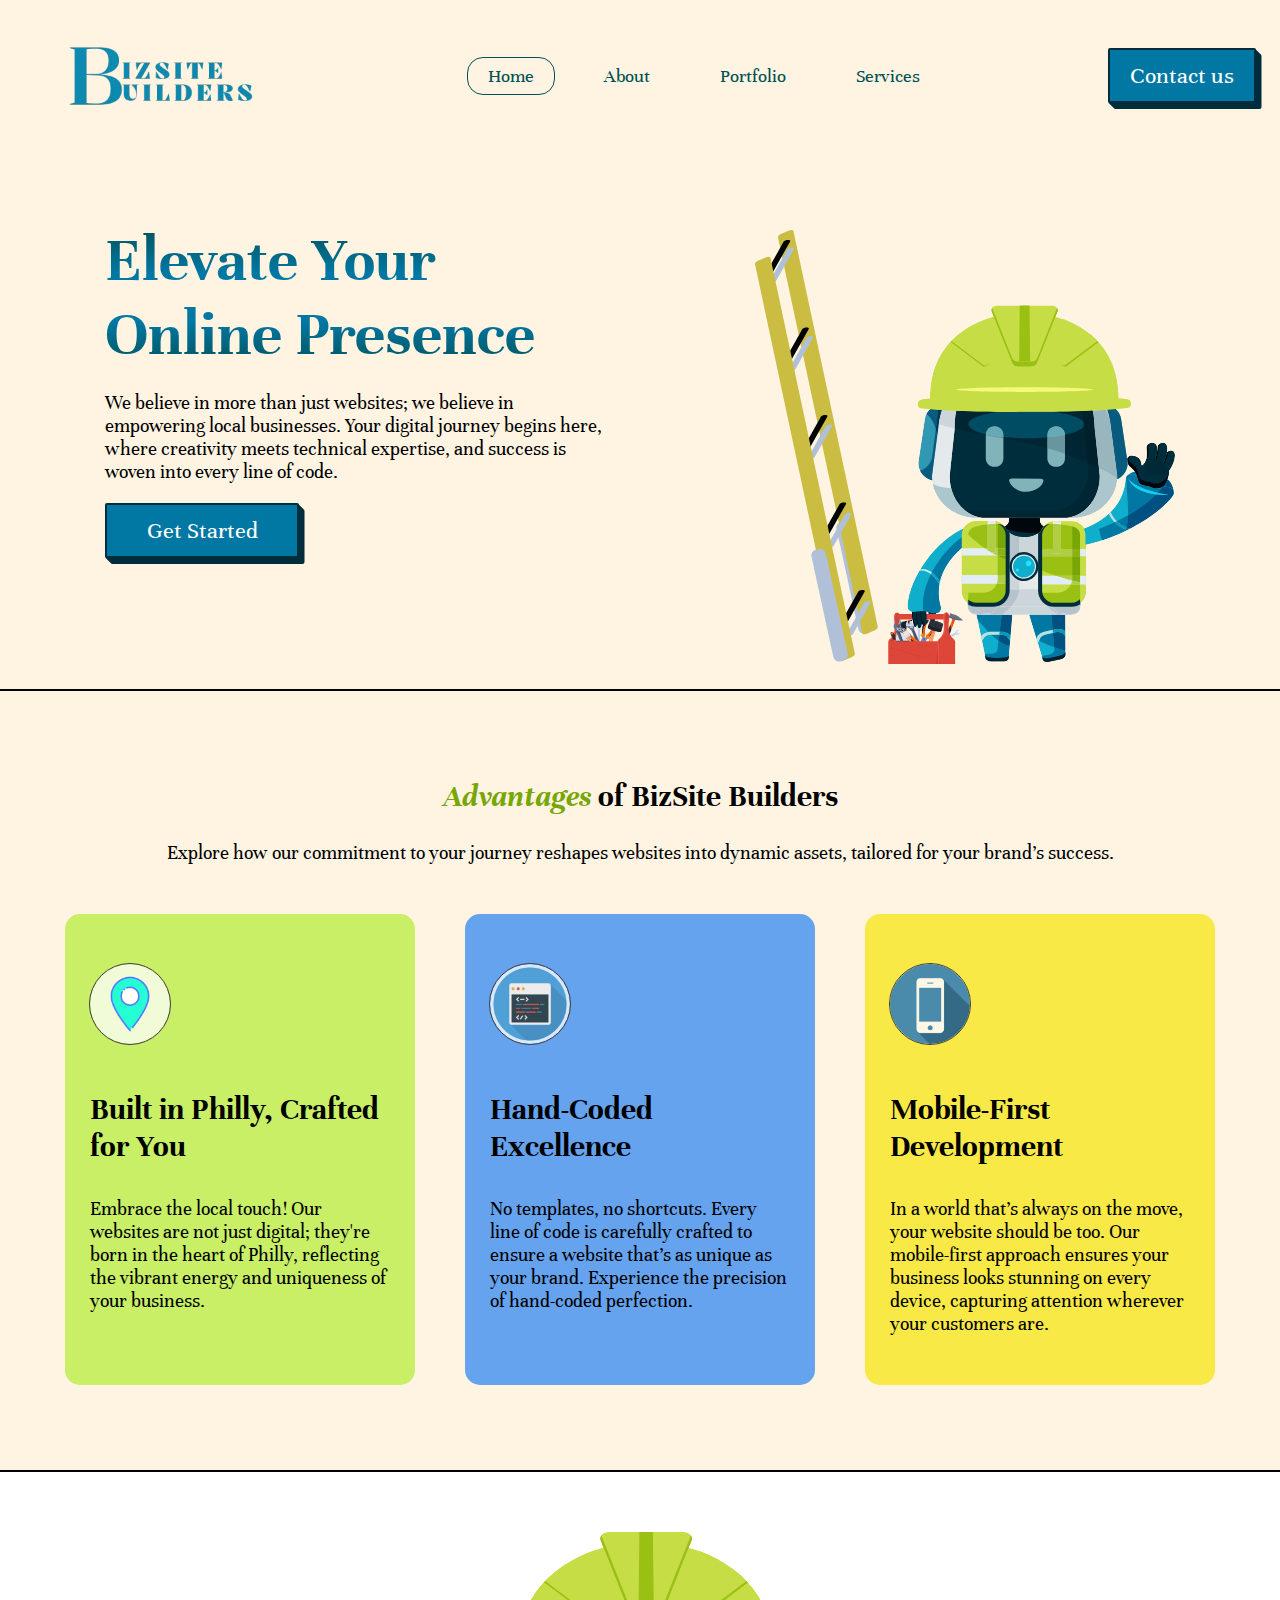
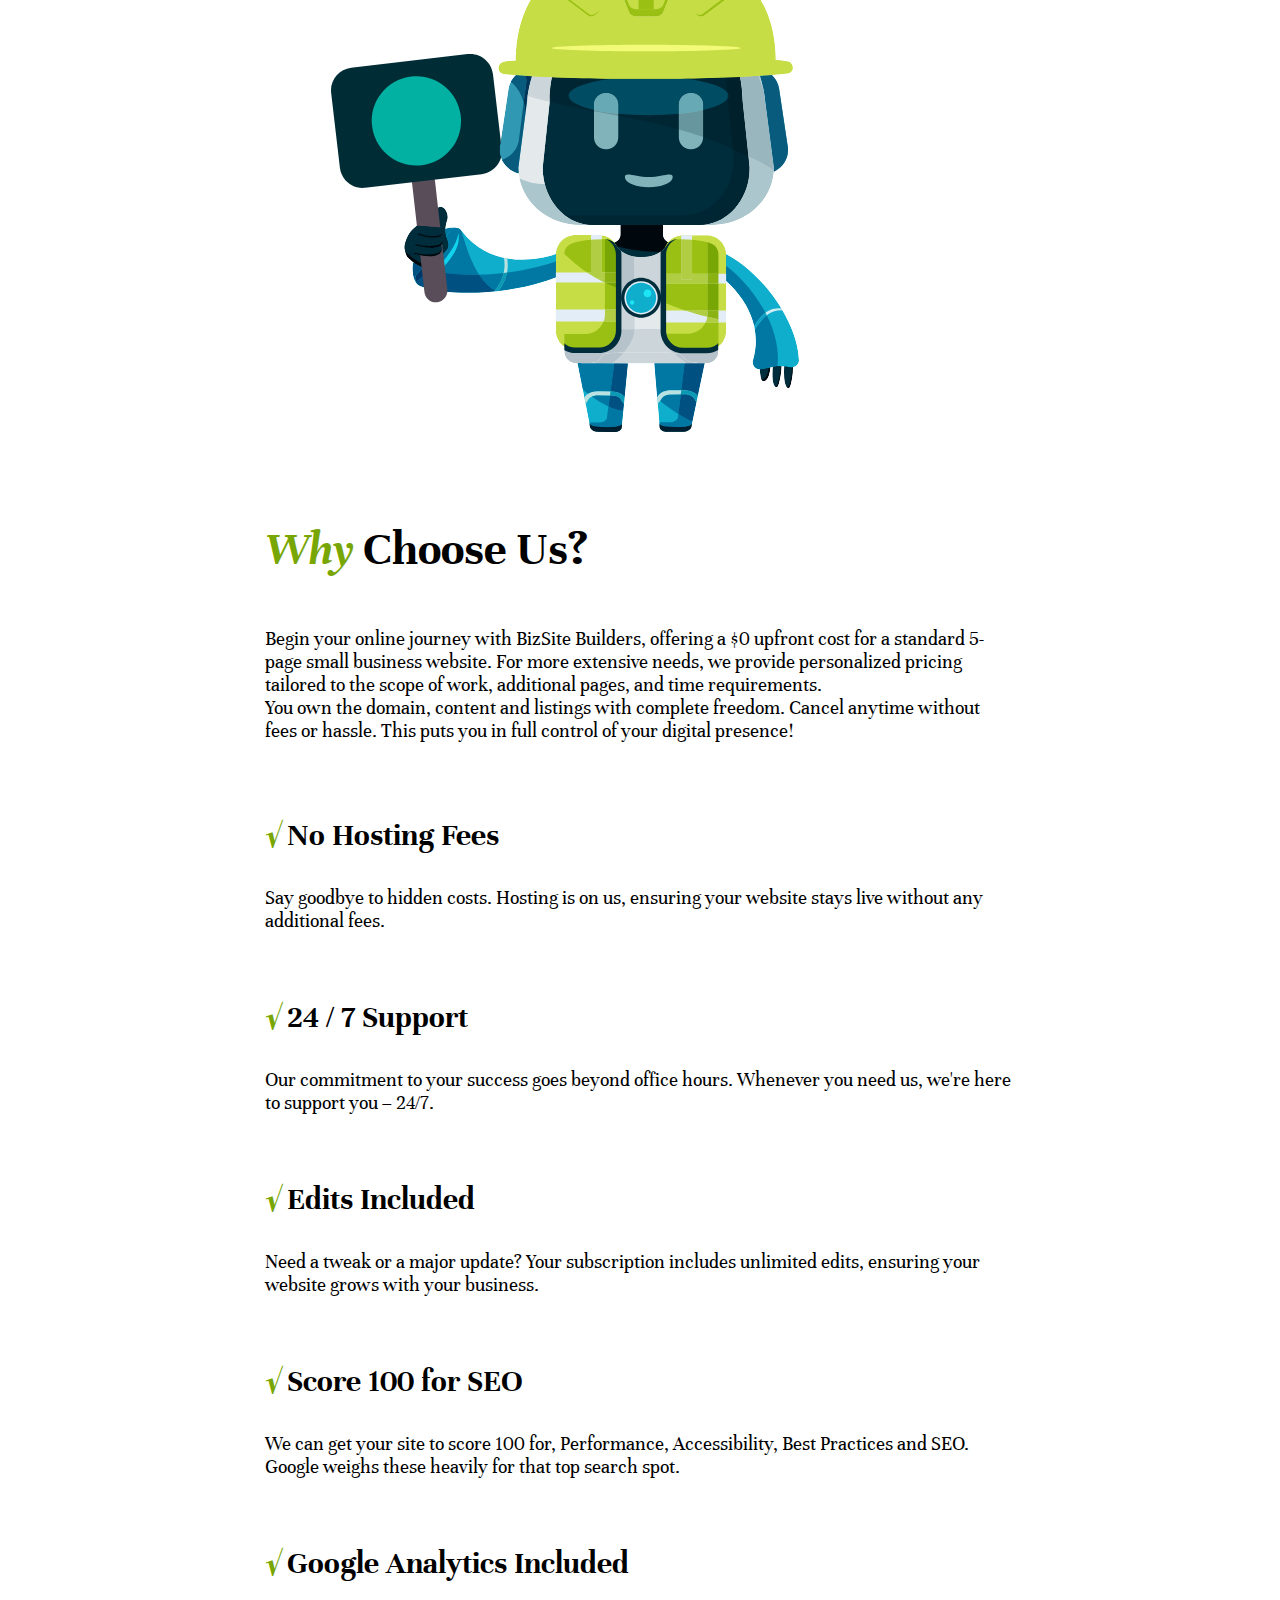
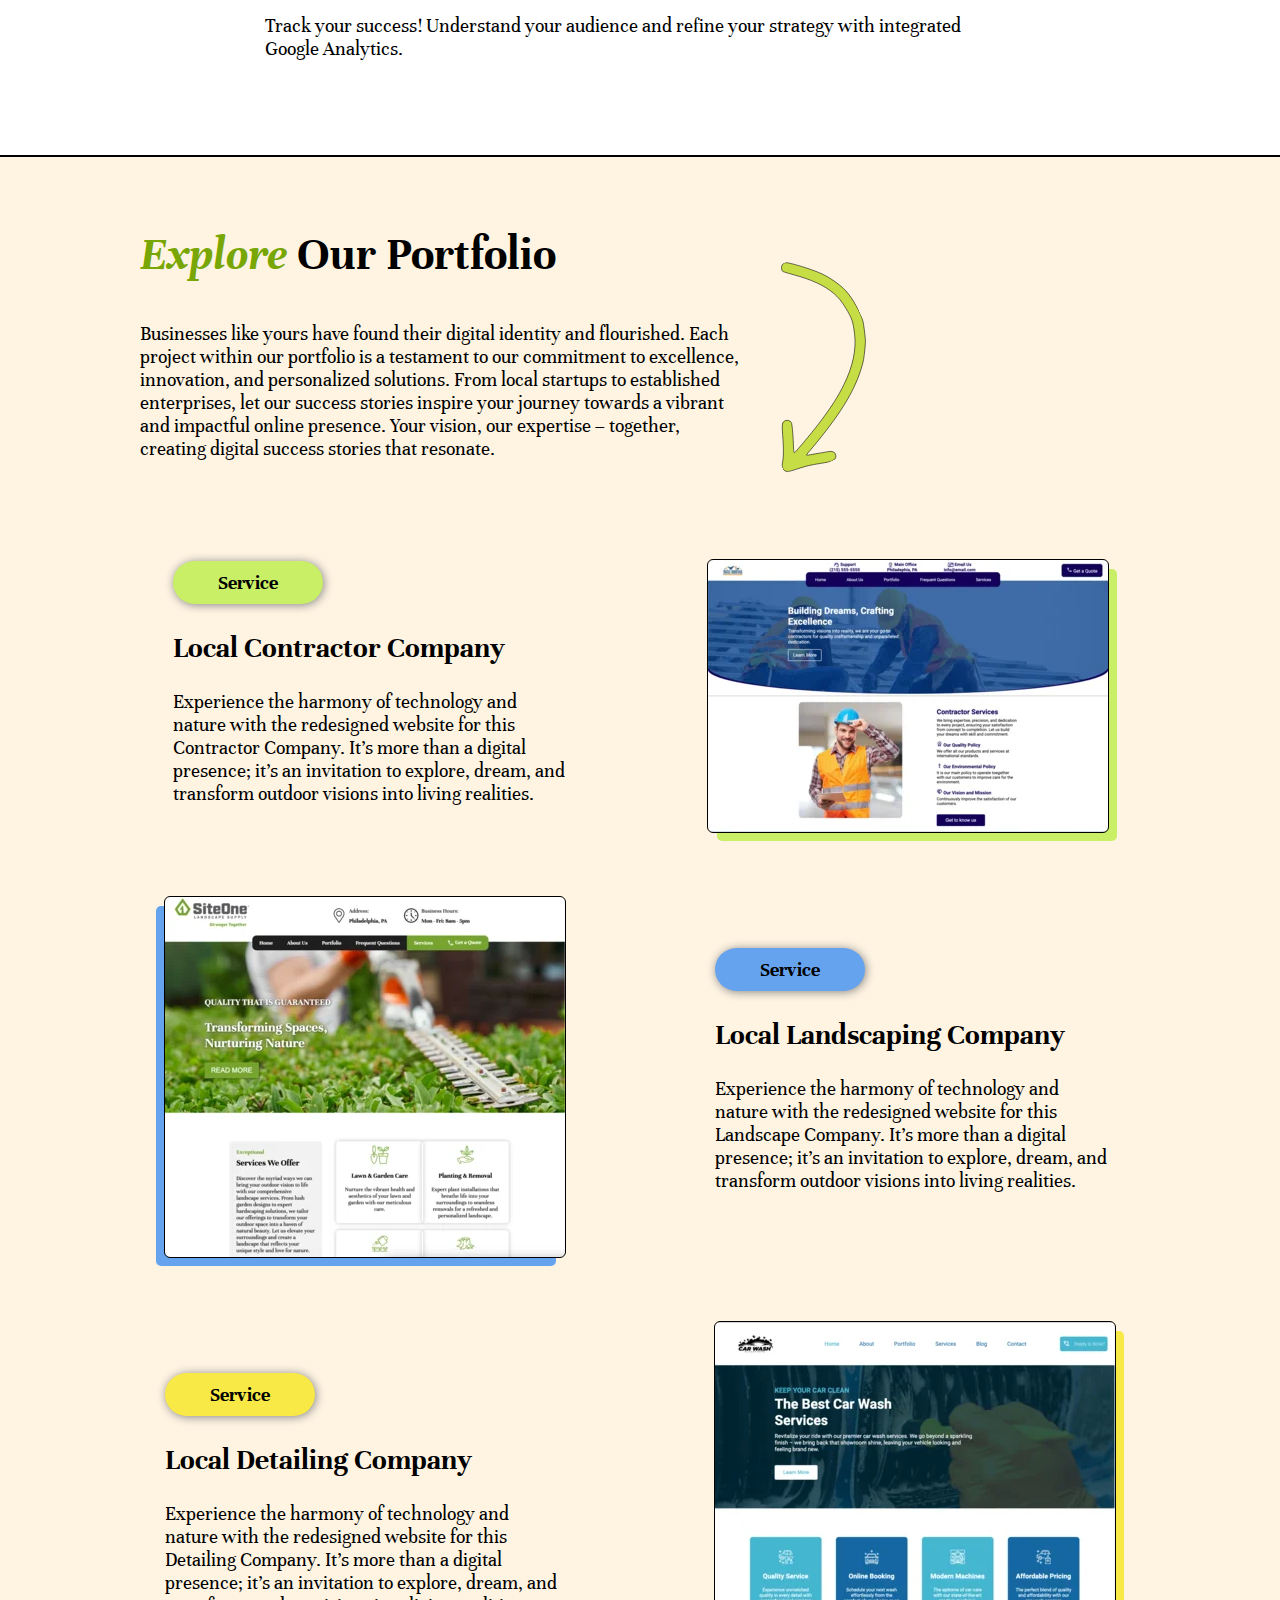
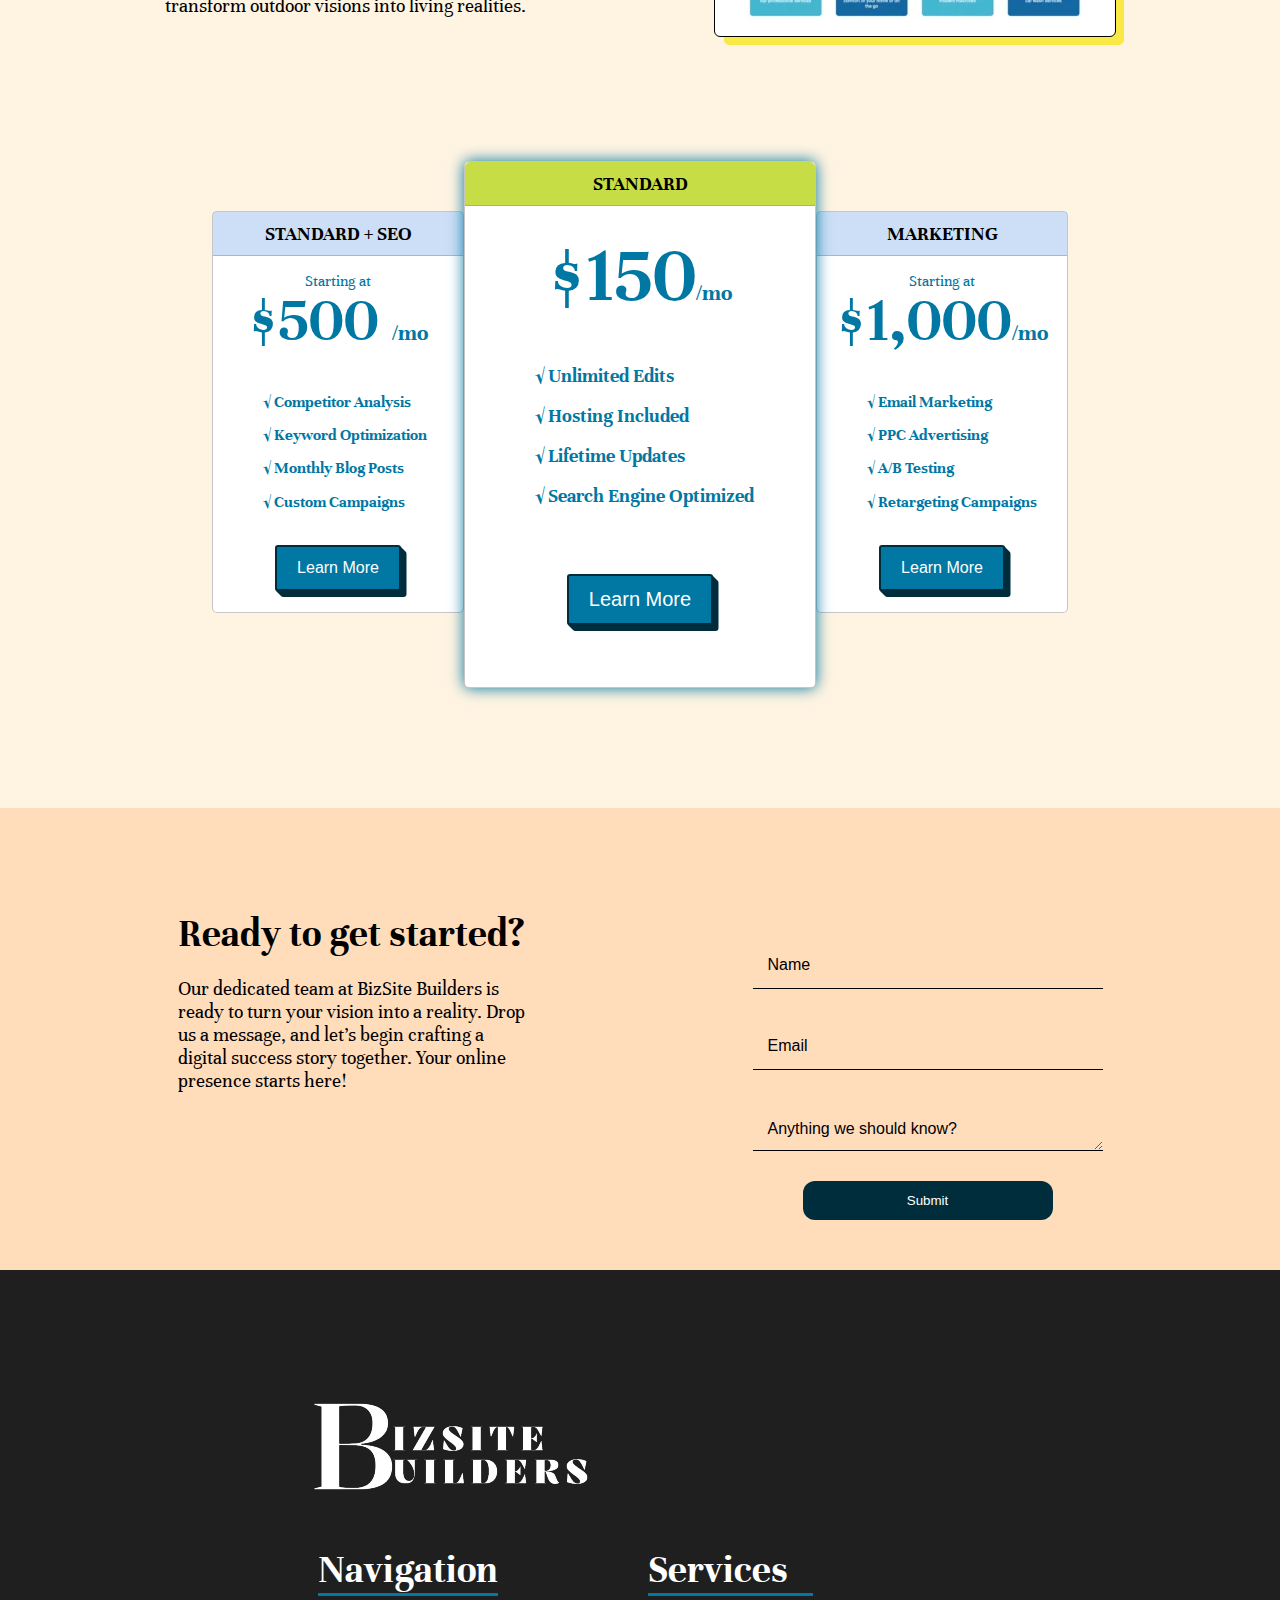
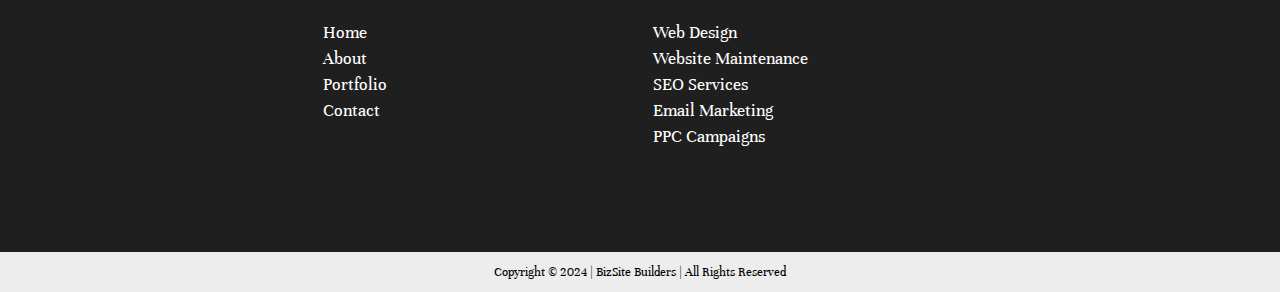
==== BizSite/index.html @ 2ccc6229 "updating SEO and accessibility" ====
<!DOCTYPE html>
<html lang="en">
<head>
    <meta charset="UTF-8">
    <meta http-equiv="X-UA-Compatible" content="IE=edge">
    <meta name="viewport" content="user-scalable=no, width=device-width, initial-scale=1.0, maximum-scale=1.0">
    <meta name="apple-mobile-web-app-capable" content="yes" />
    <meta name="robots" content="All">
    <meta name="description" content="Philly's local website builder. We specialize in local service websites, 100% hand-coded.">
    <link rel="stylesheet" href="styles/styles.css">
    <title>BizSite Builders</title>
    <link rel="preconnect" href="https://fonts.googleapis.com">
    <link rel="preconnect" href="https://fonts.gstatic.com" crossorigin>
    <link href="https://fonts.googleapis.com/css2?family=Kalnia:wght@100;200;300;400;500;600;700&display=swap" rel="stylesheet">
    <link href="https://fonts.googleapis.com/css2?family=Unna:ital,wght@0,400;0,700;1,400;1,700&display=swap" rel="stylesheet">
</head>
<body>
    <div class="wrapper">
        <header>
            <nav class="navbar">
                <a href="index.html" class="nav-branding"><img src="resources/images/logo.webp" alt="BizSite Logo"></a>

                <ul class="nav-menu">
                    <li class="nav-item">
                        <a href="index.html" class="nav-link active">Home</a>
                    </li>
                    <li class="nav-item">
                        <a href="about.html" class="nav-link">About</a>
                    </li>
                    <li class="nav-item">
                        <a href="index.html#portfolio" class="nav-link">Portfolio</a>
                    </li>
                    <li class="nav-item">
                        <a href="services.html" class="nav-link">Services</a>
                    </li>
                </ul>

                <a href="contact.html" class="button-1" type="contact-button">Contact us</a>
                <div class="hamburger">
                    <span class="bar"></span>
                    <span class="bar"></span>
                    <span class="bar"></span>
                </div>

            </nav>
        </header>
        <section class="hero">
        <div class="hero-text">
            
            <h1>
                Elevate Your Online Presence
            </h1>
            <p>
                We believe in more than just websites; we believe in empowering local businesses.
                 Your digital journey begins here, where creativity meets technical expertise,
                  and success is woven into every line of code.
            </p>
            <a href="contact.html" class="button-2">Get Started</a>
        </div>
        <div class="hero-img">
            <img src="resources/character/pose-1.svg" alt="BizSite Builders Character Posing" width="420px">
        </div>
        </section>
        <section class="key-features">
        <div class="feature-text">
            <h2><span class="focus">Advantages</span> of BizSite Builders</h2>
            <p>
                Explore how our commitment to your journey reshapes websites into dynamic assets, tailored for your brand's success.
            </p>
        </div>
        </section>
        <section class="feature-container">
        <div class="feature-cards">
            <div class="card">
                <img src="resources/images/local.webp" alt="map pin">
                <h3>
                    Built in Philly, Crafted for You
                </h3>
                <p>Embrace the local touch! Our websites are not just digital; they're born in the heart of Philly, reflecting the vibrant energy and uniqueness of your business.</p>
            </div>
            <div class="card">
                <img src="resources/images/code.webp" alt="icon showing code in browser">
                <h3>
                    Hand-Coded Excellence
                </h3>
                <p>
                    No templates, no shortcuts. Every line of code is carefully crafted to ensure a website that's as unique as your brand. Experience the precision of hand-coded perfection.
                </p>
            </div>
            <div class="card">
                <img src="resources/images/phone.webp" alt="smartphone icon">
                <h3>
                    Mobile-First Development
                </h3>
                <p>
                    In a world that's always on the move, your website should be too. Our mobile-first approach ensures your business looks stunning on every device, capturing attention wherever your customers are.
                </p>
            </div>
        </div>
        </section>
        <section class="why">
        <div class="why-wrap">
            <img src="resources/character/green-light.svg" alt="BizSite Builders posing with Green Light sign">
            <div class="why-text">
                <h2>
                    <span class="focus">Why</span> Choose Us?
                </h2>
                <p>
                    Begin your online journey with BizSite Builders, offering a $0 upfront cost for a standard 5-page small business website. For more extensive needs, we provide personalized pricing tailored to the scope of work, additional pages, and time requirements. </br>
                    You own the domain, content and listings with complete freedom. Cancel anytime without fees or hassle. This puts you in full control of your digital presence!
                </p>
            </br>
                <div class="why-reason">
                    <h3>
                        <span class="focus">√</span>   No Hosting Fees
                    </h3>
                    <p>
                        Say goodbye to hidden costs. Hosting is on us, ensuring your website stays live without any additional fees.
                    </p>
                </div>
                <div class="why-reason">
                    <h3>
                        <span class="focus">√</span>   24 / 7 Support
                    </h3>
                    <p>
                        Our commitment to your success goes beyond office hours. Whenever you need us, we're here to support you – 24/7.
                    </p>
                </div>
                
                <div class="why-reason">
                    <h3>
                        <span class="focus">√</span>   Edits Included
                    </h3>
                    <p>
                        Need a tweak or a major update? Your subscription includes unlimited edits, ensuring your website grows with your business.
                    </p>
                </div>
                <div class="why-reason">
                    <h3><span class="focus">√</span>   Score 100 for SEO</h3>
                    <p>
                        We can get your site to score 100 for, Performance, Accessibility, Best Practices and SEO. Google weighs these heavily for that top search spot.
                    </p>
                </div>
                <div class="why-reason">
                    <h3>
                        <span class="focus">√</span>   Google Analytics Included
                    </h3>
                    <p>
                        Track your success! Understand your audience and refine your strategy with integrated Google Analytics.
                    </p>
                </div>
            </div>
        </div>
        </section>
        <section class="portfolio" id="portfolio">
        <div class="port-intro">
            <h2><span class="focus">Explore</span> Our Portfolio</h2>
            <p>
                Businesses like yours have found their digital identity and flourished. 
                Each project within our portfolio is a testament to our commitment to excellence, innovation, and personalized solutions. 
                From local startups to established enterprises, let our success stories inspire your journey towards a vibrant and impactful online presence. 
                Your vision, our expertise – together, creating digital success stories that resonate.
            </p>
        </div>
        <div class="arrow">
            <img src="resources/SVG/path1683.svg" alt="arrow pointing down">
        </div>
        <div class="port-site">
            <a href="contractor-site.html">
                <div class="site-desc">
                    <h4 class="first">
                        Service
                    </h4>
                    <h2>
                        Local Contractor Company
                    </h2>
                    <p>
                        Experience the harmony of technology and nature with the redesigned website for this Contractor Company. It's more than a digital presence; it's an invitation to explore, dream, and transform outdoor visions into living realities.
                    </p>
                </div>
            </a>
            <a href="contractor-site.html">
                <div class="site-img first-img">
                    <img src="resources/images/contractor-site.webp" alt="local contractor site example">
                </div>
            </a>
        </div>
        <div class="port-site mid">
            <a href="landscape.html">
                <div class="site-img-mid">
                    <img src="resources/images/landscape-site.webp" alt="local landscaper site example">
                </div>
            </a>
            <a href="landscape.html">
                <div class="site-desc-mid">
                    <h4>
                        Service
                    </h4>
                    <h2>
                        Local Landscaping Company
                    </h2>
                    <p>
                        Experience the harmony of technology and nature with the redesigned website for this Landscape Company. It's more than a digital presence; it's an invitation to explore, dream, and transform outdoor visions into living realities.
                    </p>
                </div>
            </a>
            
        </div>
        <div class="port-site">
            <a href="detail-site.html">
                <div class="site-desc">
                    <h4 class="third">
                        Service
                    </h4>
                    <h2>
                        Local Detailing Company
                    </h2>
                    <p>
                        Experience the harmony of technology and nature with the redesigned website for this Detailing Company. It's more than a digital presence; it's an invitation to explore, dream, and transform outdoor visions into living realities.
                    </p>
                </div>
            </a>
            <a href="detail-site.html">
                <div class="site-img third-img">
                    <img src="resources/images/car-wash-site.webp" alt="local detailer site example">
                </div>
            </a>
        </div>
        </section>
        <section class="pricing">
            <div class="price-card">
                <h4>
                    STANDARD + SEO
                </h4>
                <p>Starting at</p>
                <H3>
                    <span class="price-focus">
                        $500
                    </span>
                /mo
                </H3>
                <h5>
                    √ Competitor Analysis</br>
                    √ Keyword Optimization</br>
                    √ Monthly Blog Posts</br>
                    √ Custom Campaigns
                    
                </h5>
                <button>
                    Learn More
                </button>
            </div>
            <div class="price-card">
                <h4>
                    STANDARD
                </h4>
                <h3>
                    <span class="price-focus-main">$150</span>/mo
                </h3>
                <h5>
                    √ Unlimited Edits</br>
                    √ Hosting Included</br>
                    √ Lifetime Updates</br>
                    √ Search Engine Optimized</br>
                </h5>
                <button>
                    Learn More
                </button>
            </div>
            <div class="price-card">
                <h4>
                    MARKETING
                </h4>
                <p>Starting at</p>
                <h3>
                    <span class="price-focus">$1,000</span>/mo
                </h3>
                <h5>
                    √ Email Marketing</br>
                    √ PPC Advertising</br>
                    √ A/B Testing</br>
                    √ Retargeting Campaigns</br>
                </h5>
                <button>
                    Learn More
                </button>
            </div>
        </section>
        <section class="contact">
        <div class="contact-form">
            <div class="form-text">
                <h4>
                    Ready to get started?
                </h4>
                <p>
                    Our dedicated team at BizSite Builders is ready to turn your vision into a reality. Drop us a message, and let's begin crafting a digital success story together. Your online presence starts here!
                </p>
            </div>
            <div class="form-input">
                <form name="contact" class="contact-input" netlify>
                    <input type="text" name="First and Last" id="name" placeholder="Name">
                    <input type="email" name="Email" id="email" placeholder="Email">
                    <textarea name="info" id="contact-info" cols="40" rows="1" style="overflow: hidden;" placeholder="Anything we should know?"></textarea>
                    <button class="form-submit">Submit</button>
                </form>
            </div>
        </div>

        </section>
        <section class="footer">
        <div class="footer">                    
            <div class="foot-nav">
                <div class="foot-column">
                    <a href="index.html" class="foot-branding"><img src="resources/images/logo-white.webp" alt="BizSite Builders logo"></a>
                </div>
                <div class="foot-column">
                    <h1 class="nav-head">Navigation</h1>
                    <div class="foot-links">
                        <a href="index.html">Home</a>
                        <a href="about.html">About</a>
                        <a href="index.html#portfolio">Portfolio</a>
                        <a href="contact.html">Contact</a>
                    </div>
                </div>
                <div class="foot-column">
                    <h1 class="nav-head">Services</h1>
                    <div class="foot-links">   
                        <a href="services.html">Web Design</a>
                        <a href="services.html">Website Maintenance</a>
                        <a href="services.html">SEO Services</a>
                        <a href="services.html">Email Marketing</a>
                        <a href="services.html">PPC Campaigns</a>
                    </div>
                </div>
            </div>
    </div>
        </section>
        <div class="copyright">
        <p>Copyright © 2024 | BizSite Builders | All Rights Reserved</p>
        </div>
        <script src="script.js"></script>
    </div>
</body>
</html>
---- BizSite/styles/styles.css ----
:root {
    --primary-color: #002d3c;
    --primary-light: #0177a3;
    --primary-dark: #005055;
    --secondary-color: #9ac013;
    --secondary-light: #c6dd45;
    --secondary-dark: #78a605;
    --auxiliary-color: #b7ccd3;
}

html{
    scroll-behavior:smooth;
    overflow-x:hidden!important;
}

body {
    margin: 0;
    padding: 0;
    overflow-x: hidden;
    font-family: 'Unna', sans-serif;
    font-size: 1.25rem;
    box-sizing: border-box;
    background-color: #FFF4E2;
    overflow-x: hidden!important;
    width: 100%;
}

a{
    text-decoration: none;
    color: black;
}

li {
    list-style: none;
}

header{
    background-color: #FFF4E2;
}

.focus{
    font-style: italic;
    color: var(--secondary-dark);
}

.focus-2{
    font-style: italic;
    color: var(--primary-light);
}

.bold{
    font-weight: bolder;
}

.wrapper{
    position: relative;
    overflow: hidden;
    font-family: 'Unna', serif;
}

/* #region Nav Bar */

.navbar{
    min-height: 70px;
    display: flex;
    justify-content: space-between;
    align-items: center;
    padding: 20px 24px;
}

.nav-menu{
    display: flex;
    justify-content: space-between;
    align-items: center;
    gap: 30px;
}

.nav-branding img{
    height: 100px;
    margin-top: 5px;
    padding-left: 35px;
}

.nav-link{
    transition: 0.5s ease;
    padding: 7px 20px;
    border-radius: 15px;
    font-size: 1.2rem;
    color: var(--primary-dark);
}

.nav-link.active{
    outline: var(--primary-dark) 1px solid;
}

.nav-link:hover{
    outline: var(--primary-dark) 1px solid;
}

.hamburger{
    display: none;
    cursor: pointer;
}

.bar{
    display: block;
    width: 25px;
    height: 3px;
    margin: 5px auto;
    -webkit-transition: all 0.3s ease-in-out;
    transition: all 0.3s ease-in-out;
    background-color: var(--primary-color);
}

.button-1{
    display: block;
    font-size: 1.5rem;
    border: 2px solid var(--primary-color);
    border-radius: 2px;
    padding: 12px 20px;
    background-color: var(--primary-light);
    box-shadow:  0.5px 1px 0 0 var(--primary-color),1.5px 2px 0 0 var(--primary-color),2.5px 3px 0 0 var(--primary-color),3.5px 4px 0 0 var(--primary-color),4.5px 5px 0 0 var(--primary-color),5.5px 6px 0 0 var(--primary-color);
    color: white;
    transition: all 600ms ease;
}



.button-1:hover{
    inset: 6px 0 5.5px 0;
    transform: rotateX(5deg) rotateY(3deg) rotateZ(.25deg);
    box-shadow: none;
}

@media(max-width:1189px){
    .hamburger{
        display: block;
    }

    .hamburger.active .bar:nth-child(2){
        opacity: 0;
    }

    .hamburger.active .bar:nth-child(1){
        transform: translateY(8px) rotate(45deg);
    }

    .hamburger.active .bar:nth-child(3){
        transform: translateY(-8px) rotate(-45deg);
    }

    .nav-menu{
        position: absolute;
        right: -100%;
        top: 80px;
        gap: 0;
        flex-direction: column;
        background-color: rgb(242, 242, 242);
        width: 45%;
        text-align: right;
        font-size: 1.15rem;
        transition: 0.3s;
        box-shadow: -5px 5px 10px 1px rgb(209, 209, 209, 50%);
        z-index: 20;
        overflow-x: hidden;
    }

    header{
        overflow-x: hidden;
    }

    .navbar a{
        color: black;
        font-size: 1.5rem;
    }

    .nav-link:hover{
        transition: 0s;
        border-right: var(--primary-dark) 3.5px solid;
        background-color: rgb(242, 242, 242);
        outline: none;
    }

    .nav-link{
        padding: 2px 7px;
        border-radius: 0;
    }

    .nav-link.active{
        background-color: rgb(242, 242, 242);
        border-right: var(--primary-dark) 3.5px solid;
        outline: none;
    }

    .nav-item{
        margin: 24px 0 24px 30px;
    }

    .nav-item:last-child{
        margin-bottom: 820px;
    }

    .nav-menu.active {
        right: 0;
    }

    .button-1{
        display: none;
    }

    .nav-branding img{
        padding-left: 5px;
    }
    
}

/* #endregion */

/* #region Homepage */

/* #region Hero */
    .hero{
        display: flex;
        flex-wrap: wrap;
        justify-content: center;
        align-content: center;
        margin: 10px auto;
        padding: 20px 60px;
        max-width: 1200px;
        border-bottom: 2px solid black;
    }

    .hero h1{
        font-family: 'Unna', serif;
        font-size: 4rem;
        font-weight: bolder;
        background-color: #f3ec78;
        background-image: linear-gradient(var(--primary-dark), var(--primary-light), var(--primary-light), var(--primary-dark));
        background-size: 100%;
        -webkit-background-clip: text;
        -moz-background-clip: text;
        -webkit-text-fill-color: transparent; 
        -moz-text-fill-color: transparent;
        margin-bottom: 0px;
    }

    .hero-text{
        width: 500px;
    }

    .hero-img {
        width: 420px;
        padding: 50px 0 0 150px;
    }

    .button-2{
        display: block;
        text-align: center;
        width: 150px;
        font-size: 1.5rem;
        border: 2px solid var(--primary-color);
        border-radius: 2px;
        padding: 12px 20px;
        background-color: var(--primary-light);
        box-shadow:  0.5px 1px 0 0 var(--primary-color),1.5px 2px 0 0 var(--primary-color),2.5px 3px 0 0 var(--primary-color),3.5px 4px 0 0 var(--primary-color),4.5px 5px 0 0 var(--primary-color),5.5px 6px 0 0 var(--primary-color);
        color: white;
        transition: all 600ms ease;
    }
    
    
    
    .button-2:hover{
        inset: 6px 0 5.5px 0;
        transform: rotateX(5deg) rotateY(3deg) rotateZ(.25deg);
        box-shadow: none;
    }

    @media(max-width:768px){
        .hero-img{
            padding: 25px;
        }

        .hero-img img{
            width: 350px;
        }

        .hero h1{
            font-size: 2rem;
        }
    }
/* #endregion */

/* #region Highlight*/

.highlights{
    height: 100px;
    background-color: #3e3e3e;
    color: #3e3e3e;
}

/* #endregion */

/* #region Feature Cards*/
.key-features{
    display: flex;
    flex-wrap: wrap;
    justify-content: center;
    align-content: center;
    margin: 10px auto;
    max-width: 1200px;
    text-align: center;
    padding-top: 50px;
}

.key-features h2{
    font-size: 2rem;
}

.feature-container{
    display: flex;
    flex-wrap: wrap;
        justify-content: center;
        align-content: center;
        margin: 10px auto;
        padding: 20px 60px 75px 60px;
        max-width: 1200px;
}

.feature-cards{
    display: flex;
    flex-wrap: wrap;
    justify-content: center;
    max-width: 1200px;
}

.card{
    text-align: left;
    width: 300px;
    padding: 50px 25px 30px 25px;
    margin-right: 50px;
    border-radius: 15px;
}

.card h3{
    font-size: 2rem;
}

.card:first-child{
    background-color: #c8ef66;
}

.card:hover{
    outline: 2px solid #3e3e3e;
    box-shadow: black 9px 9px;
    transition: box-shadow .5s ease;
}

.card:last-child{
    margin-right: 0;
    background-color: #f9e947;
}

.card:nth-child(2){
    background-color: #66a3ef;
}

.card img{
    height: 80px;
    margin-bottom: 10px;
    background-color: rgba(255, 255, 255, 0.75);
    border-radius: 50%;
    outline: 1px solid #3e3e3e;
}

@media(max-width:1269px){
    .card{
        margin-bottom: 25px;
        outline: 2px solid #3e3e3e;
        box-shadow: black 9px 9px;
        margin-right: 25px;
    }

    .feature-text{
        padding: 0px 20px;
    }

}

@media(max-width:844px){
    .card{
        margin-right: 20px;
    }
}

/* #endregion */

/* #region Why*/

.why{
    text-align: center;
    background-color: white;
    padding: 50px 0;
    border-bottom: 2px solid black;
    border-top: 2px solid black;
}

.why-wrap{
    max-width: 750px;
    margin: 10px auto;
    display: flex;
    flex-wrap: wrap;
    justify-content: center;
    align-content: center;
    padding: 25px auto;
}

.why img{
    height: 500px;
    padding: 0px 150px 50px 0;
}

.why-text{
    text-align: left;
}

.why-text h2{
    font-size: 3rem;
    margin-bottom: 50px;
    color: black;
}

.why-text h3{
    font-size: 2rem;
}

.why-reason{
    padding-bottom: 15px;
}

@media(max-width:768px){
    .why-wrap{
        max-width: 700px;
        padding: 0px;
    }

    .why-text{
        margin: 0px 25px;
        max-width: 500px;
    }

    .why img{
        padding: 0 20px;
        padding-bottom: 50px;
        margin-left: -25px;
        height: 300px;
    }

    .why-text h2{
        margin-bottom: 50px;
        line-height: 50px;
    }

    .why-reason{
        padding-bottom: 5px;
    }

    .why-text h3{
        line-height: 30px;
    }

}

/* #endregion*/

/* #region Portfolio */

.portfolio{
    display: flex;
    flex-wrap: wrap;
    justify-content: center;
    align-content: center;
    margin: 10px auto;
    padding: 20px 60px;
    max-width: 1200px;
}

.port-intro{
    max-width: 600px;
}

.port-intro h2{
    font-size: 3rem;
}

.arrow{
    padding-top: 75px;
    width: 400px;
}

.arrow img{
    height: 200px;
    rotate: -25deg;
}

.port-site{
    display: flex;
    flex-wrap: wrap;
    justify-content: center;
    align-content: center;
    max-width: 1200px;
    margin: 10px auto;
    padding: 20px 60px;
}

.site-desc{
    max-width: 600px;
    padding-right: 150px;
    padding-top: 25px;
}

.site-desc p{
    max-width: 400px;
}

.site-desc h4{
    border-radius: 25px;
    text-align: center;
    width: 130px;
    padding: 10px;
    box-shadow: #848484 1px 1px 10px;
}

.site-img img{
    outline: 1px black solid;
    border-radius: 5px;
}

.site-desc-mid{
    max-width: 600px;
    padding-left: 150px;
    padding-top: 25px;
}

.site-desc-mid p{
    max-width: 400px;
}

.site-desc-mid h4{
    background-color: #66a3ef;
    border-radius: 25px;
    text-align: center;
    width: 130px;
    padding: 10px;
    box-shadow: #848484 1px 1px 10px;
}

.site-img-mid img{
    outline: 1px black solid;
    border-radius: 5px;
    box-shadow: #66a3ef -9px 9px;
}

.first{
    background-color: #c8ef66;
}
.first-img img{
    box-shadow: #c8ef66 9px 9px;
    margin-top: 50px;
    margin-left: -15px;
}
.third{
    background-color: #f9e947;
}
.third-img img{
    box-shadow: #f9e947 9px 9px;
}

@media(max-width:1189px){
    .arrow{
        display: none;
    }

    .site-desc, .site-desc-mid{
        padding: 10px;
        flex-direction: column;
    }

    .mid a:first-child{
        order: 1;
    }

    .port-site img{
        width: 300px;
    }
}
/* #endregion */

/* #region Pricing */

.pricing{
    display: flex;
    align-content: center;
    justify-content: center;
    margin: 100px auto;
    max-width: 950px;
    flex-wrap: wrap;
    padding: 20px 60px;
}


.price-card{
    text-align: center;
    border: 1px solid rgb(141, 141, 141, .5);
    width: 250px;
    height: 400px;
    background-color: white;
    border-radius: 5px;
}

.price-card:nth-child(2){
    height: 525px;
    width: 350px;
    margin-top: -50px;
    box-shadow: 0px 0px 15px #0177a3;
    z-index: 1;
}

.price-card:nth-child(2) h4{
    background-color: var(--secondary-light);
    border-radius: 5px 5px 0px 0px;
}

.price-card:nth-child(2) button{
    margin-top: 25px;
    font-size: 1.25rem;
}

.price-card:nth-child(2) h5{
    font-size: 1.25rem;
}

.price-focus-main{
    font-size: 5rem;
}

.price-card h3{
    color: #0177a3;
}

.price-focus{
    font-size: 4rem;
}

.price-card h4{
    color: black;
    border-bottom: 1px solid rgb(141, 141, 141, .5);
    margin: 0px;
    padding: 10px 0;
    font-size: 1.25rem;
    background-color: #9fc2ee84; 
    font-weight: bold;
}

.price-card h5{
    color: #0177a3;
    margin-left: 20%;
    text-align: left;
    line-height: 2;
}

.price-card p{
    font-size: 1rem;
    color: var(--primary-light);
    margin-bottom: -30px;
}

.price-card button{
    font-size: 1rem;
    border: 2px solid var(--primary-color);
    border-radius: 3px;
    padding: 12px 20px;
    background-color: var(--primary-light);
    box-shadow:  0.5px 1px 0 0 var(--primary-color),1.5px 2px 0 0 var(--primary-color),2.5px 3px 0 0 var(--primary-color),3.5px 4px 0 0 var(--primary-color),4.5px 5px 0 0 var(--primary-color),5.5px 6px 0 0 var(--primary-color);
    color: white;
    transition: all 600ms ease;
    cursor: pointer;
}

@media(max-width:1000px){
    .pricing{
        flex-direction: column;
    }

    .price-card{
        margin-bottom: 25px;
        width: 50%;
        min-width: 250px;
    }

    .price-card h5{
        line-height: 1.5;
    }

    .price-card:nth-child(2){
        width: 50%;
        min-width: 250px;
        height: 400px;
        margin-bottom: 25px;
        margin-top: 0px;
        box-shadow: none;
    }

    .price-card:nth-child(2) button{
        margin-top: 0px;
        font-size: 1rem;
    }

    .price-card:nth-child(2) h5{
        font-size: 1rem;
    }
}



/* #endregion */

/* #region Contact Us */
.contact{
    background-color: #FFDDBB;;
    padding: 100px 0 50px 0;
    justify-content: center;
    display: flex;
    align-content: center;
}

.contact-form{
    display: flex;
    flex-wrap: wrap;
    justify-content: center;
    align-content: center;
    max-width: 1200px;
}

.form-input form{
    margin-left: 200px;
}

.form-text{
    max-width: 600px;
    padding-right: 25px;
    margin-top: -50px;
}

.form-text h4{
    font-size: 2.5rem;
    margin-bottom: 0px;
}

.form-text p{
    max-width: 350px;
}

.contact-input{
    max-width: 600px;
    display: grid;
    grid-template-columns: 1fr;
    grid-gap: 20px;
    padding-top: 20px;
}

.form-input input, .form-input textarea{
    padding: 15px;
    border: none;
    border-bottom: 1px solid black;
    background-color: #FFDDBB;
    margin-top: 15px;
}

.form-input input::placeholder, textarea::placeholder{
    color: black;
    font-size: 1rem;
    font-family:Arial, Helvetica, sans-serif;
}



.form-submit{
    outline: none;
    padding: 12px 20px;
    border-radius: 12px;
    background-color: var(--primary-color);
    color: white;
    width: 250px;
    text-align: center;
    border: none;
    margin-left: 50px;
    margin-top: 10px;
}

.form-submit:hover{
    box-shadow: black 9px 9px;
    transition: 0.5s ease;
}

@media(max-width:945px){
    .form-text{
        max-width: 390px;
        padding: 0;
    }

    .form-input{
        max-width: 390px;
        display: grid;
        grid-template-columns: 1fr;
        grid-gap: 20px;
        padding-top: 20px;
    }

    

    .contact-form{
        margin: 0px 15px;
    }

    .contact-input{
        margin-left: 0px;
    }
}

@media(max-width:1024px) {
    .form-input form{
        margin-left: 0px;
    }
    
}


/* #endregion */

/* #endregion */

/* #region Footer*/

.footer{
    height: fit-content;
    background-color: #1f1f1f;
    width: 100%;
    padding: 50px 0;
}


.foot-nav img{
    height: 150px;
    float: left;
}

.foot-nav {
    margin: 0 15px;
    display: flex;
    flex-direction: row;
    justify-content: center;
    flex-wrap: wrap;
    
}

.foot-column{
    padding-right: min(25%, 150px);
}

.foot-column:first-child{
    padding-left: 10%;
    float: inline-start;
}



.foot-links{
    display: flex;
    flex-direction: column;
}

.foot-nav a{
    text-align: left;
    font-size: large;
    padding: 0 5px 5px 5px;
    max-width: fit-content;
    color: white;
}

.foot-nav a:hover{
    color: var(--primary-color);
}

.nav-head{
    color: white;
    border-bottom: var(--primary-light) solid;
    max-width: 200px;
}

@media(max-width:1295px){
    .foot-column:first-child{
        padding-right: 500px;
        
    }
}

@media(max-width:725px){
    .foot-column:first-child{
        padding-right: 100px;
    }

    .foot-column:nth-child(2){
        padding-left: 0px;
    }

    .foot-column{
        padding-right: 20px;
    }
}

.copyright{
    display: flex;
    justify-content: center;
    font-size: small;
    background-color: #ededed;
}

/* #endregion */

/* #region About */

.feature-section{
    border-bottom: 2px solid black;
}

.about-hero{
    display: flex;
    justify-content: center;
}

.about-me{
    display: flex;
    flex-wrap: wrap;
    max-width: 1200px;
    justify-content: center;
    align-content: center;
}

.about-img{
    display: flex;
    align-content: center;
    justify-content: center;
    margin: auto 15px;
}

.about-img img{
    width: 100%;
    max-height: 400px;
    margin: 50px 15px;
    border-radius: 50px;
    box-shadow:  0.5px 1px 0 0 var(--primary-color),1.5px 2px 0 0 var(--primary-color),2.5px 3px 0 0 var(--primary-color),3.5px 4px 0 0 var(--primary-color),4.5px 5px 0 0 var(--primary-color),5.5px 6px 0 0 var(--primary-color);
}

.about-text{
    max-width: 800px;
    margin-left: 50px;
    margin-right: 15px;
}

@media(min-width: 1900px){
    .about-text{
        max-width: 1250px;
    }
}

.about-2{
    display: flex;
    flex-wrap: wrap;
    justify-content: center;
    align-content: center;
    text-align: center;
}

.about-biz{
    max-width: 800px;
    margin-left: 50px;
    margin-right: 15px;
    justify-content: center;
}

@media(min-width: 1900px){
    .about-biz{
        max-width: 1250px;
    }
}

.about-features{
    display: flex;
    flex-wrap: wrap;
    justify-content: center;
    align-content: center;
    text-align: center;
    margin-top: 50px;
}

@media(max-width: 1175px){
    .about-features{
        flex-direction: column;
    }
}

.feature{
    max-width: 250px;
    margin: 50px 50px;
    padding: 20px;
    background-color: white;
    border: 1px solid black;
    border-radius: 3px;
    box-shadow: 0.5px 1px 0 0 var(--primary-color),1.5px 2px 0 0 var(--primary-color),2.5px 3px 0 0 var(--primary-color),3.5px 4px 0 0 var(--primary-color),4.5px 5px 0 0 var(--primary-color),5.5px 6px 0 0 var(--primary-color);;
}

.feature h5{
    font-size: 2rem;
    background-color: var(--primary-color);
    border-radius: 50px;
    color: white;
    width: 2.25rem;
    margin: 20px auto;
    box-shadow: rgba(0, 45, 60, 1) 0px 0px 0px 5px, rgba(0, 45, 60, 0.5) 0px 0px 0px 10px, rgba(0, 45, 60, 0.25) 0px 0px 5px 15px;
}




/* #endregion */

/* #region Contact Page */

.contact-page{
    display: flex;
    flex-wrap: wrap;
    justify-content: center;
    align-content: center;
    text-align: center;
}

.contact-page-form{
    flex-direction: column;
    background-color: white;
    border: 1px solid black;
    max-width: 600px;
    width: 90%;
    margin: auto;
    text-align: center;
    border-radius: 15px;
    padding: 25px 0px;
    height: 500px;
    margin-bottom: 50px;
}

.contact-page-form h3{
    text-align: left;
    font-size: 2rem;
    margin-left: 65px;
    padding-bottom: 15px;
}

.contact-page-form input{
    width: 75%;
    height: 2rem;
    border-radius: 5px;
    border: 1px var(--auxiliary-color) solid;
    margin: 5px auto;
    padding: 10px;
}

.contact-page-form input::placeholder, textarea::placeholder{
    color: black;
    font-size: 1rem;
    font-family:Arial, Helvetica, sans-serif;
}

.contact-page-form textarea{
    width: 75%;
    height: 2rem;
    border-radius: 5px;
    border: 1px var(--auxiliary-color) solid;
    margin: 5px auto;
    background-color: none;
    padding: 10px;
    padding-bottom: 30px;
}

.form-submit-contact{
    outline: none;
    padding: 12px 20px;
    border-radius: 12px;
    background-color: var(--primary-color);
    color: white;
    width: 250px;
    text-align: center;
    border: none;
    margin-top: 10px;
    font-family: Arial, Helvetica, sans-serif;
    font-size: 1.25rem;
}

/* #endregion */

/* #region Services Page */

.services /* text and cards */{
    justify-content: center;
    align-content: center;
}

.service-hero{
    display: flex;
    flex-wrap: wrap;
    justify-content: center;
    align-content: center;
    
}

.service-hero h1{
    font-family: 'Unna', serif;
    font-size: 3rem;
    font-weight: bolder;
    background-color: #f3ec78;
    background-image: linear-gradient(var(--primary-dark), var(--primary-light), var(--primary-light), var(--primary-dark));
    background-size: 100%;
    -webkit-background-clip: text;
    -moz-background-clip: text;
    -webkit-text-fill-color: transparent; 
    -moz-text-fill-color: transparent;
    margin-bottom: 0px;
}

.service-hero-left{
    width: 45%;
    min-width: 250px;
    max-width: 500px;
    margin-right: 5%;
}

.service-hero-right{
    overflow-y: hidden;
    height: 350px;
    margin-left: 5%;
}

.service-hero img{
    height: 475px;
    padding-top: 50px;
    z-index: 5;
}

.service-button{
    display: block;
    font-size: 1.5rem;
    border: 2px solid var(--primary-color);
    border-radius: 2px;
    padding: 12px 20px;
    background-color: var(--primary-light);
    box-shadow:  0.5px 1px 0 0 var(--primary-color),1.5px 2px 0 0 var(--primary-color),2.5px 3px 0 0 var(--primary-color),3.5px 4px 0 0 var(--primary-color),4.5px 5px 0 0 var(--primary-color),5.5px 6px 0 0 var(--primary-color);
    color: white;
    transition: all 600ms ease;


}

.service-button:hover{
    inset: 6px 0 5.5px 0;
    transform: rotateX(5deg) rotateY(3deg) rotateZ(.25deg);
    box-shadow: none;
}




.service-text /* h1, h2, p */ {
    width: 50%;
    min-width: 250px;
    max-width: 600px;
    justify-content: center;
    align-content: center;
    text-align: center;
    margin: 0 auto;
}


.service-text h2{
    background-color: #f3ec78;
    background-image: linear-gradient(var(--primary-dark), var(--primary-light), var(--primary-light), var(--primary-dark));
    background-size: 100%;
    -webkit-background-clip: text;
    -moz-background-clip: text;
    -webkit-text-fill-color: transparent; 
    -moz-text-fill-color: transparent;
}

.service-card-wrap /* 3 Divs */ {
    display: flex;
    overflow-x: scroll;
    justify-content: center;
    align-content: center;
    flex-direction: row;
    margin: 50px auto;
    padding: 50px;
    -ms-overflow-style: none;  /* IE and Edge */
    scrollbar-width: none;  /* Firefox */
}

.service-card-wrap::-webkit-scrollbar {
    display: none;
  }



.service-card /* h2 */{
    text-align: center;
    padding: 50px;
    height: 200px;
    width: 200px;
    min-width: 150px;
    background-color: white;
    border-radius: 5px;
    margin: 0px 15px;
    box-shadow: 0px 0px 15px rgb(192, 192, 192);
}

.service-card p{
    background-color: var(--primary-light);
    color: var(--primary-light);
    border-radius: 50%;
    width: 2.5rem;
    height: 2.5rem;
    margin: 25% 38%;
}

.service-card:nth-child(2) p{
    margin: 10% 38%;
}

.service-card:hover{
    cursor: pointer;
}

.service-card:nth-child(2) h2{
    line-height: 1.6rem;
}

.service-card img{
    height: 100px;
    padding-top: 15px;
}

@media(max-width: 945px){
    .service-card{
        margin-top: 50px;
    }

    .service-card p{
        margin: 12% 38%;
    }

    .service-card:nth-child(1){
        margin-left: 500px;
    }

    .service-card:nth-child(2) p{
        margin: -7% 38%;
    }
    .service-card:nth-child(3) p{
        margin: 35% 38%;
    }
}



.web-building /* h1, h2, p */{
    transition: opacity .5s ease-in-out;
}

.seo{
    transition: opacity .5s ease-in-out;
}

.marketing{
    transition: opacity .5s ease-in-out;
}

.web-build-text{
    width: 50%;
    min-width: 250px;
    max-width: 600px;
    justify-content: center;
    align-content: center;
    text-align: center;
    margin: 0 auto;
}

.web-build-text h1{
    font-size: 2.75rem;
    background-color: #f3ec78;
    background-image: linear-gradient(var(--primary-dark), var(--primary-light), var(--primary-light), var(--primary-dark));
    background-size: 100%;
    -webkit-background-clip: text;
    -moz-background-clip: text;
    -webkit-text-fill-color: transparent; 
    -moz-text-fill-color: transparent;
}

.web-build-text h2{
    font-size: 1.5rem;
    margin-bottom: -25px;
}

.web-card{
    display: flex;
    justify-content: center;
    align-content: center;
    margin-top: 50px;
    flex-wrap: wrap;
}

.web-card img{
    margin-top: 75px;
}

.web-card h4{
    font-size: 1.75rem;
}

.web-card span{
    font-size: 1.75rem;
}

.card-left{
    max-width: 500px;
    margin-right: 15px;
}


.card-left-txt{
    width: 500px;
    margin-right: 15px;
}


.card-right{
    max-width: 500px;
    margin-left: 15px;
}





/* #endregion */
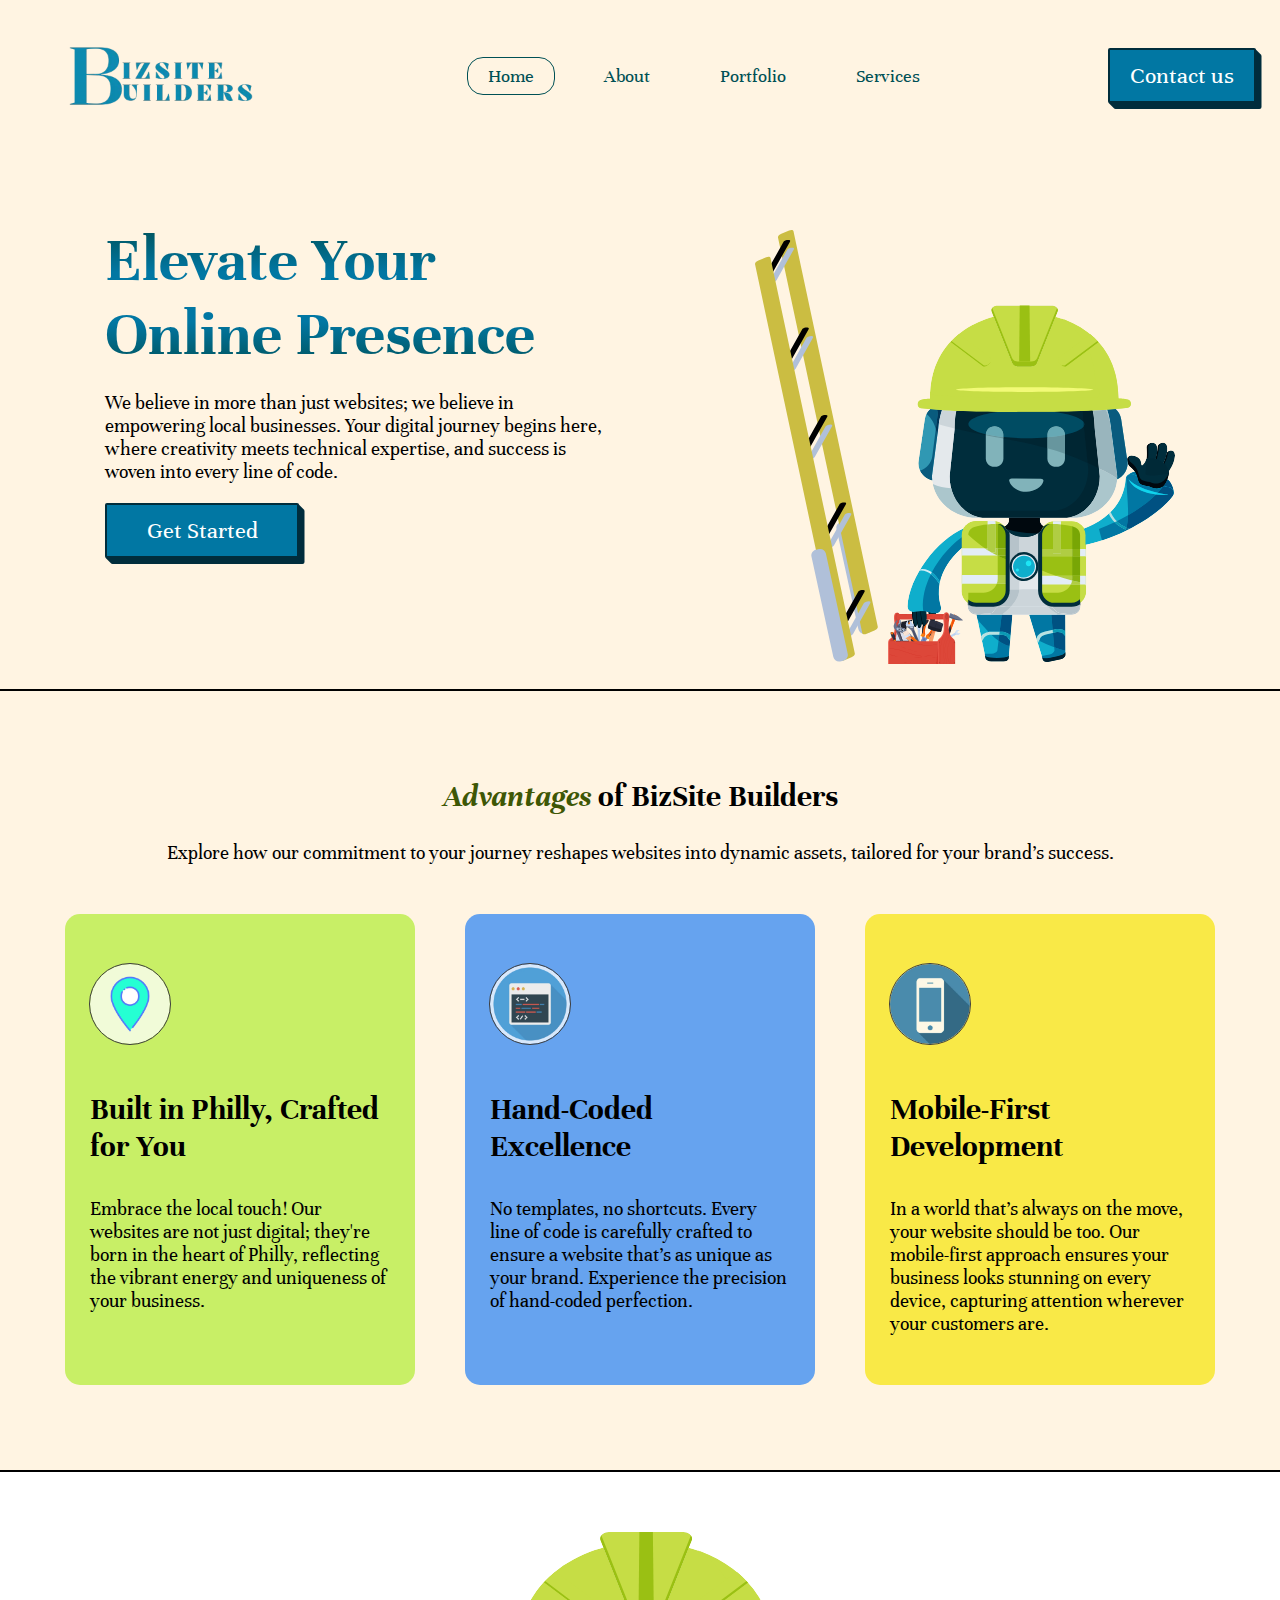
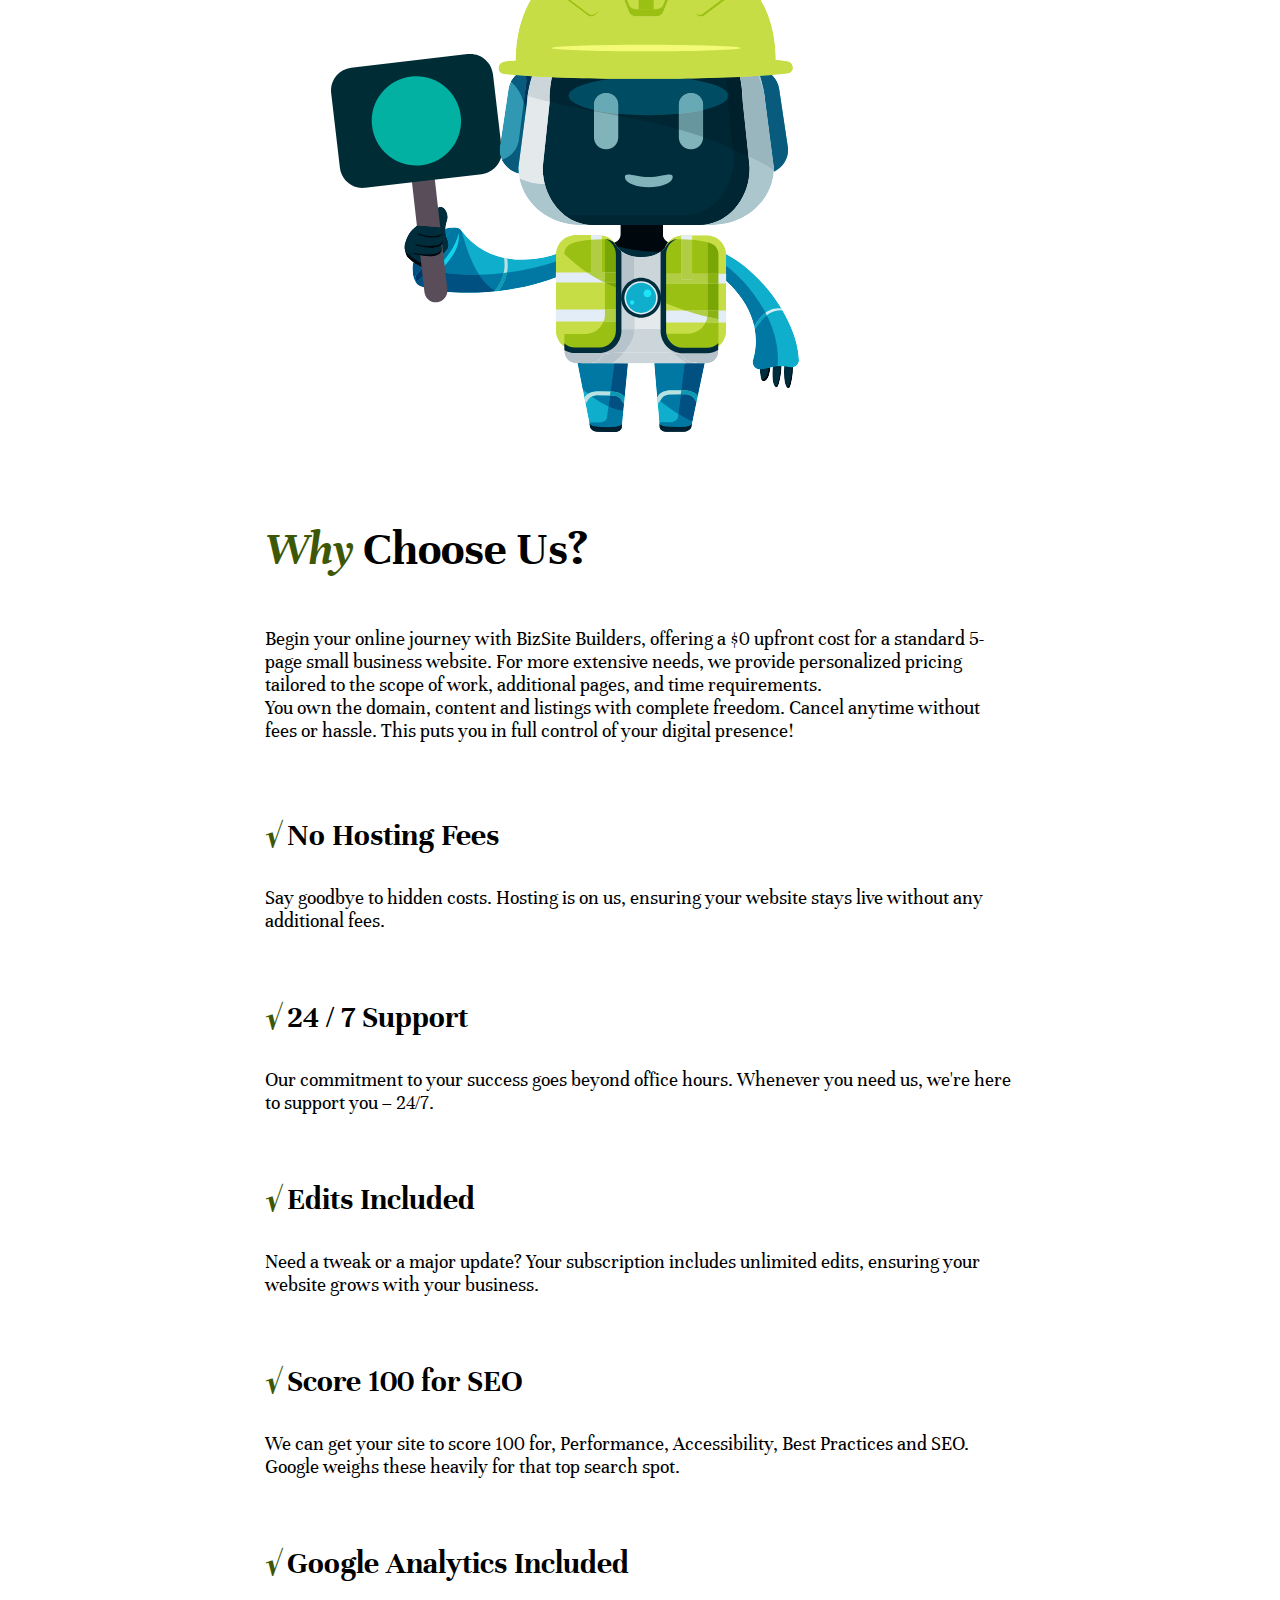
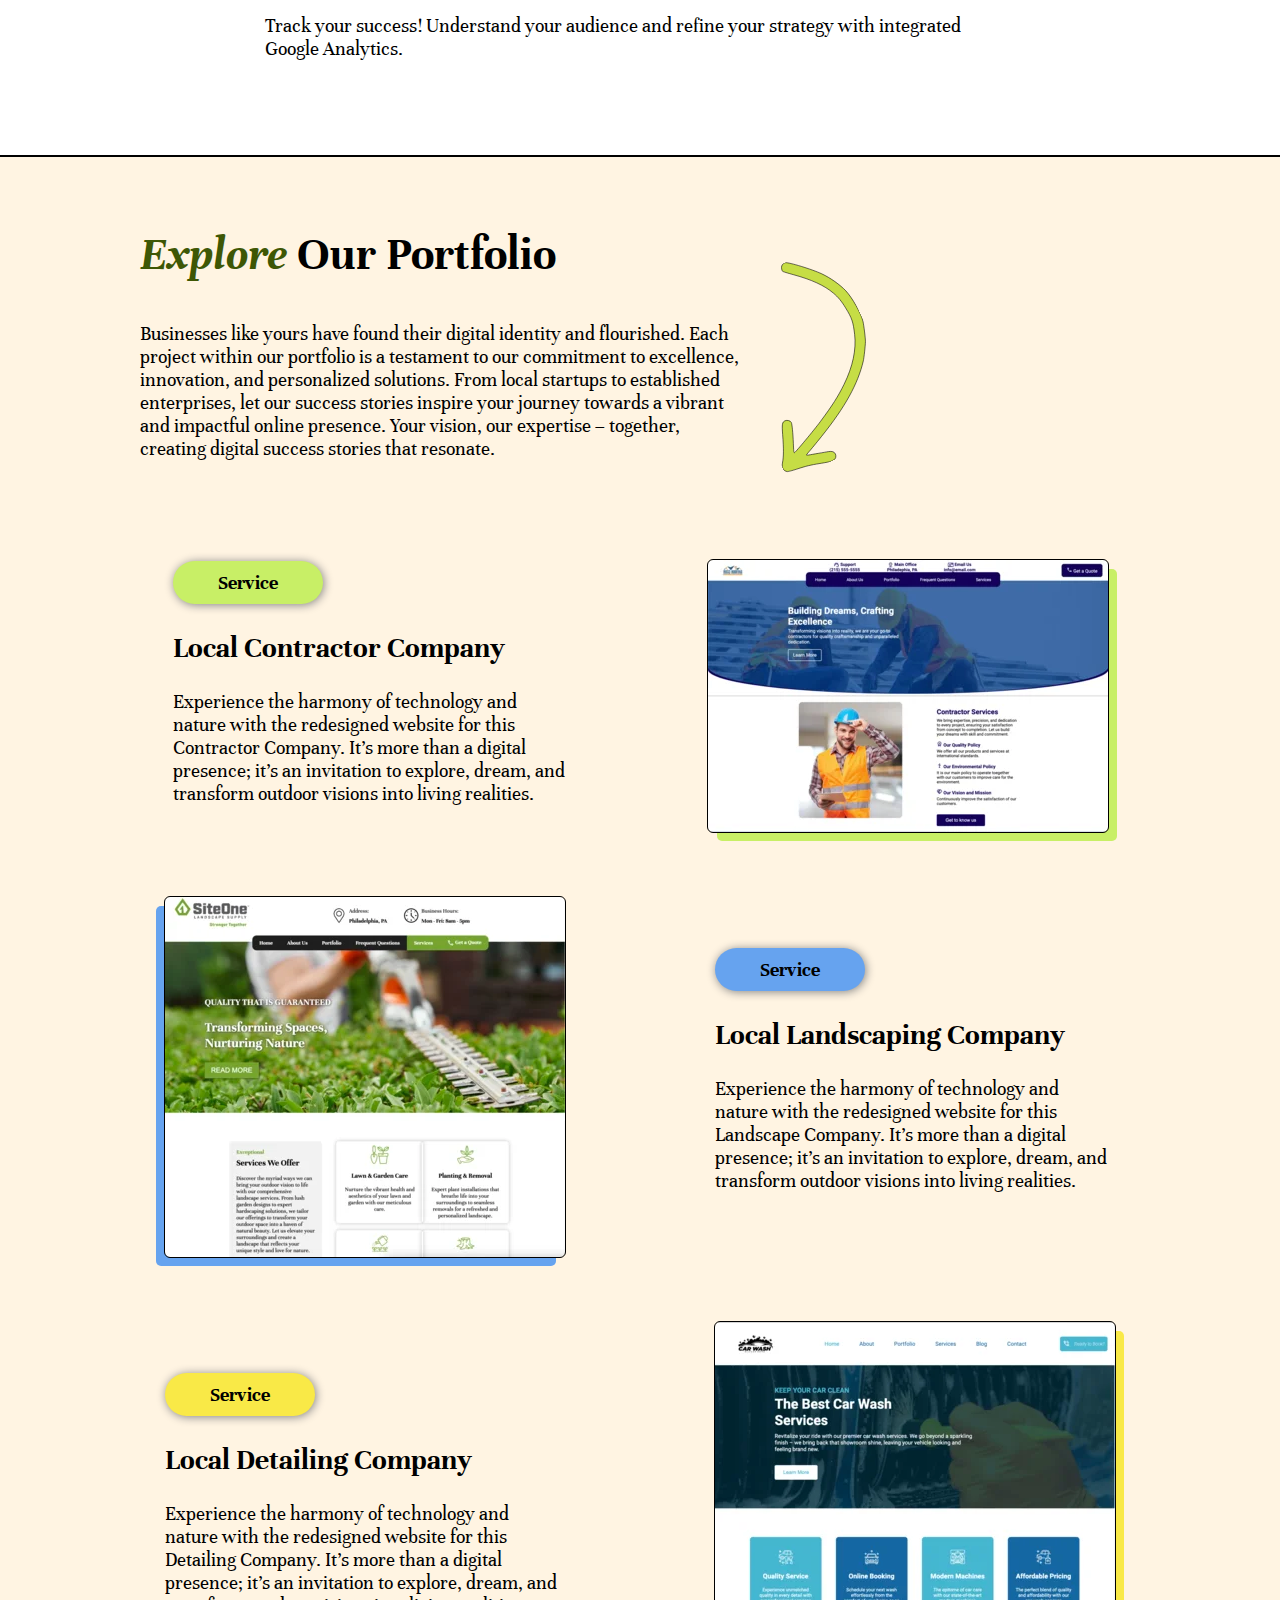
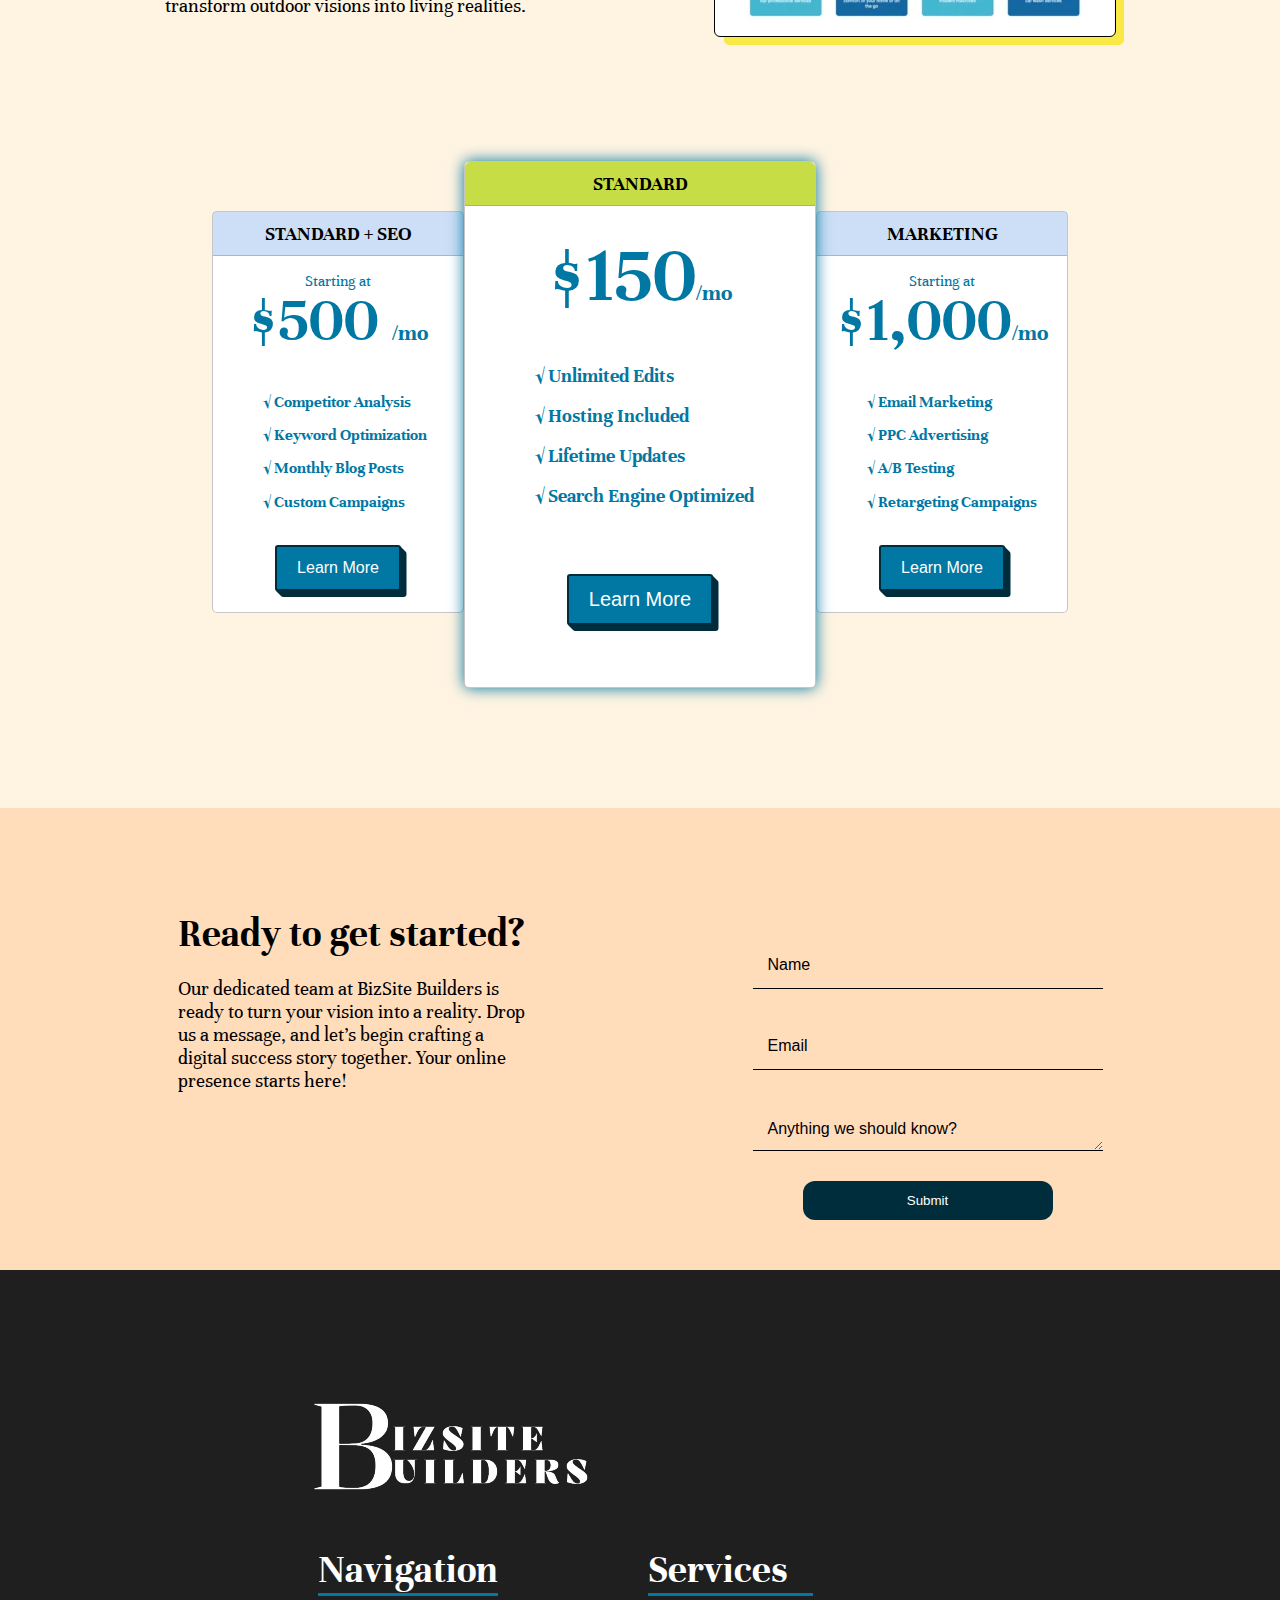
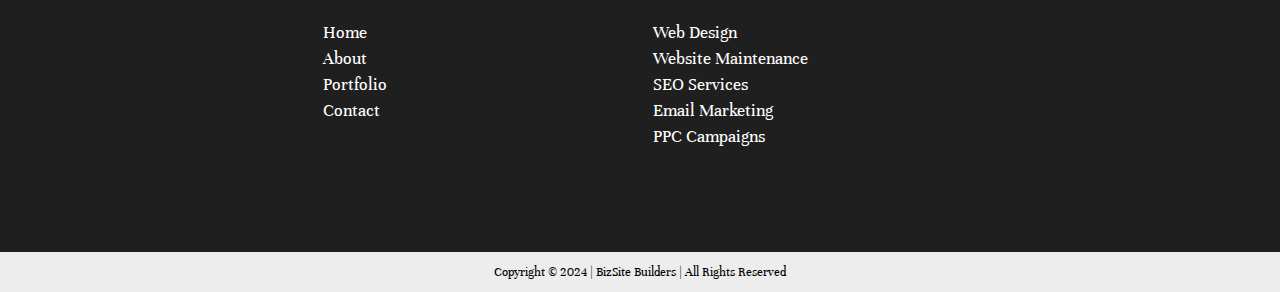
==== commit 98e33909: "remove user scalable no" ====
--- a/BizSite/index.html
+++ b/BizSite/index.html
@@ -3,7 +3,7 @@
 <head>
     <meta charset="UTF-8">
     <meta http-equiv="X-UA-Compatible" content="IE=edge">
-    <meta name="viewport" content="user-scalable=no, width=device-width, initial-scale=1.0, maximum-scale=1.0">
+    <meta name="viewport" content="width=device-width, initial-scale=1.0, maximum-scale=5.0">
     <meta name="apple-mobile-web-app-capable" content="yes" />
     <meta name="robots" content="All">
     <meta name="description" content="Philly's local website builder. We specialize in local service websites, 100% hand-coded.">
--- a/BizSite/styles/styles.css
+++ b/BizSite/styles/styles.css
@@ -40,7 +40,7 @@
 
 .focus{
     font-style: italic;
-    color: var(--secondary-dark);
+    color: #3E5705;
 }
 
 .focus-2{
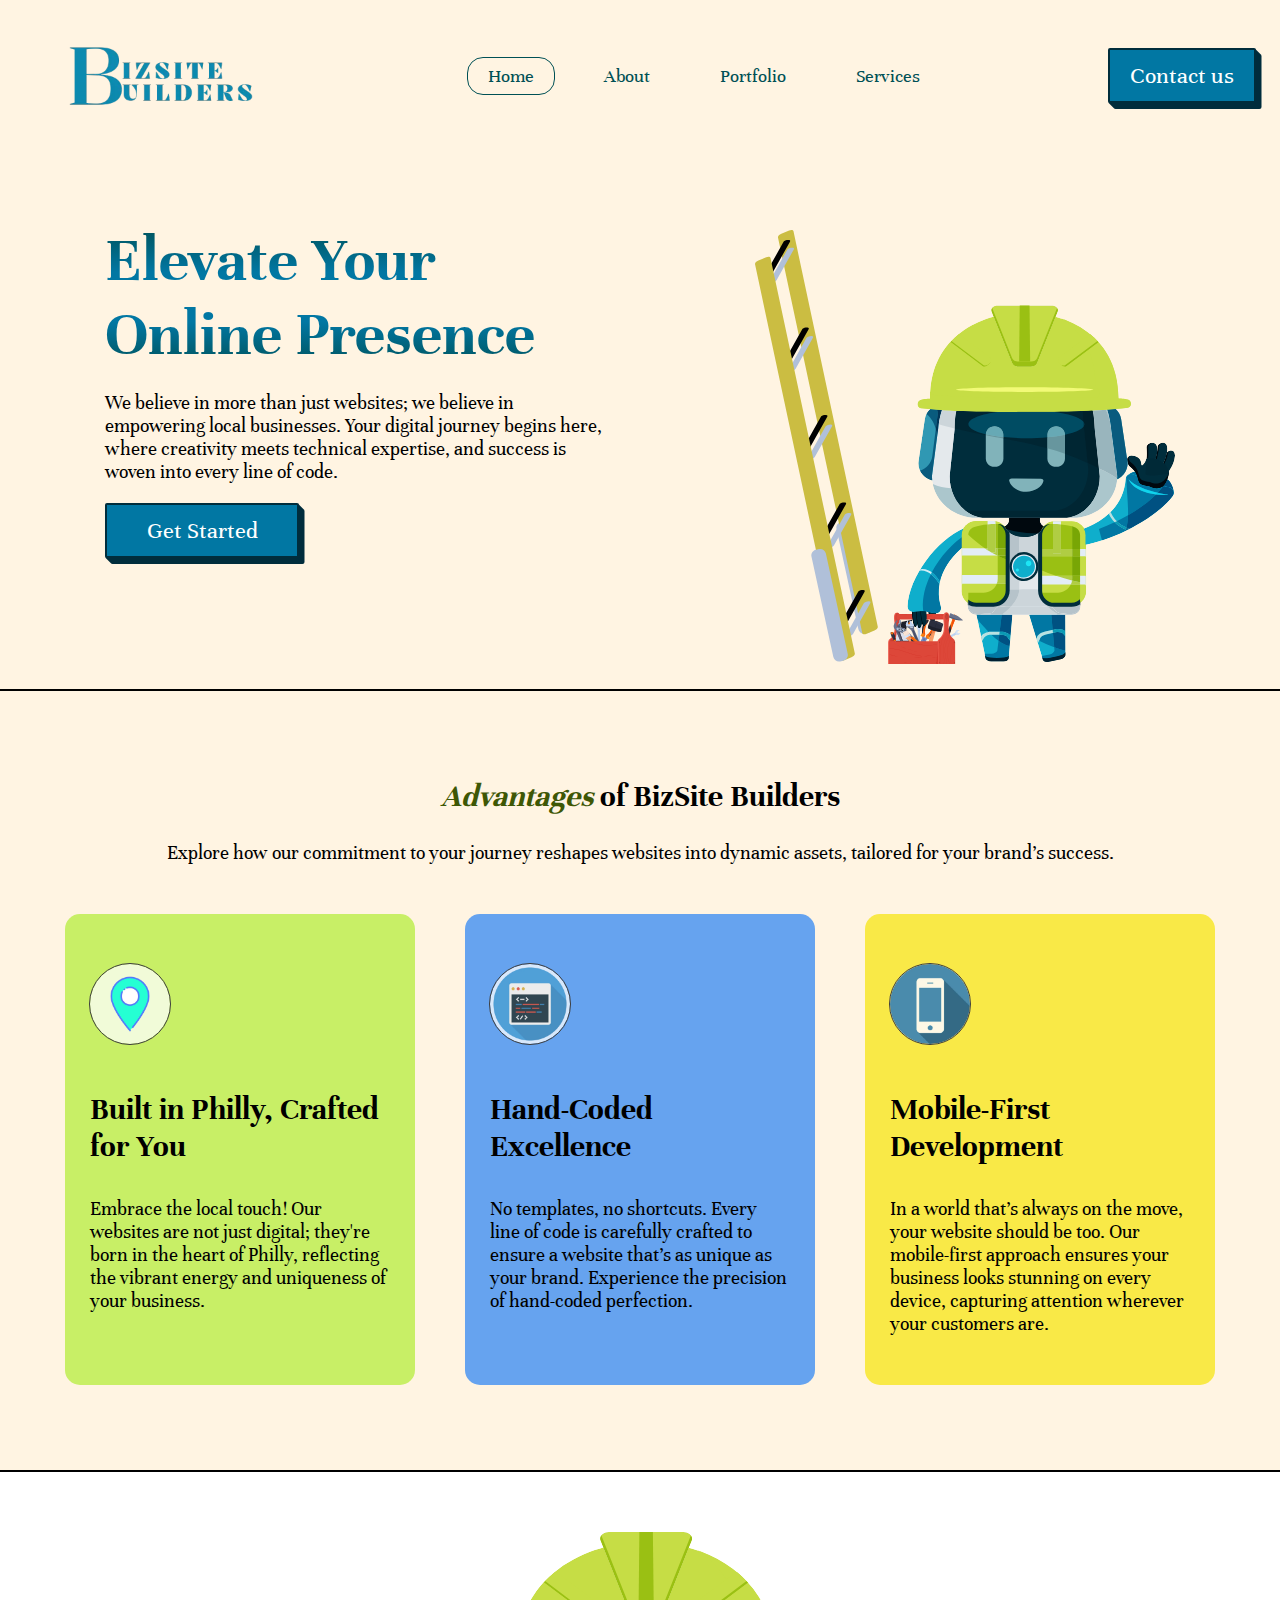
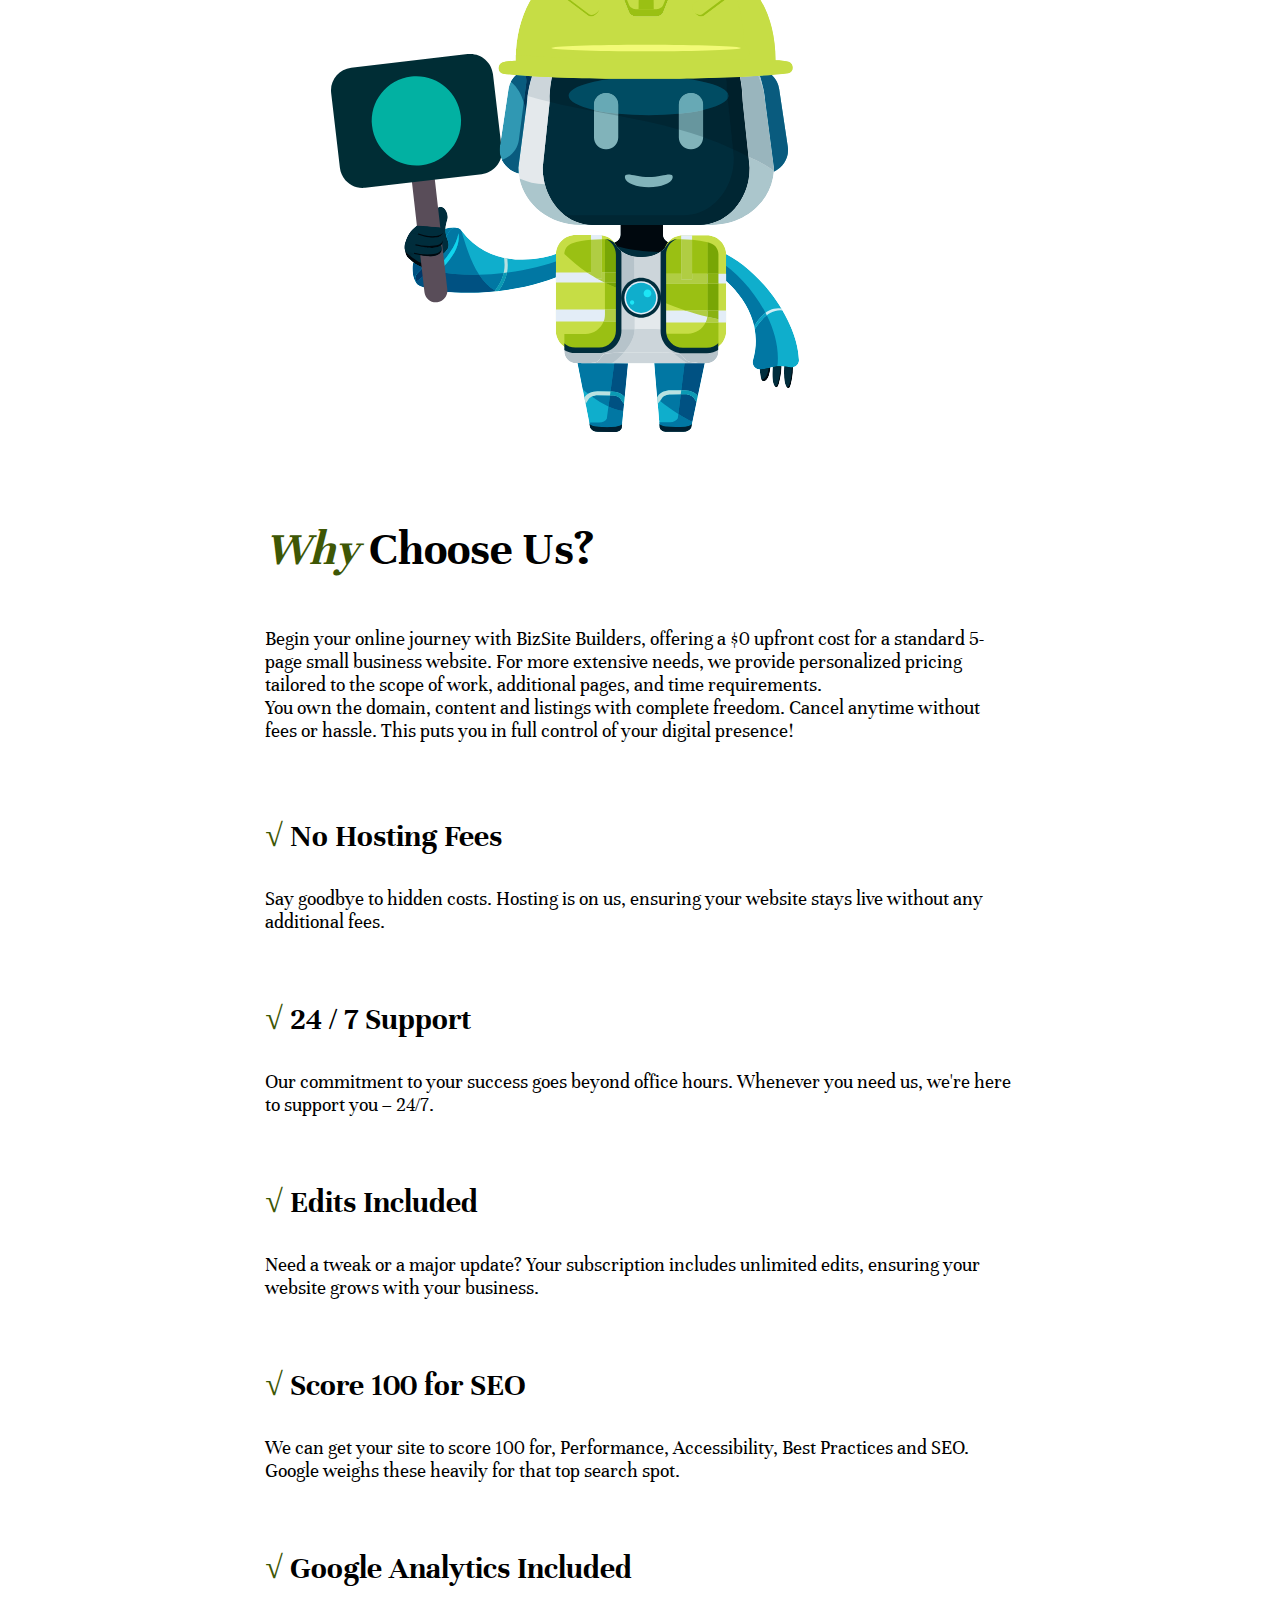
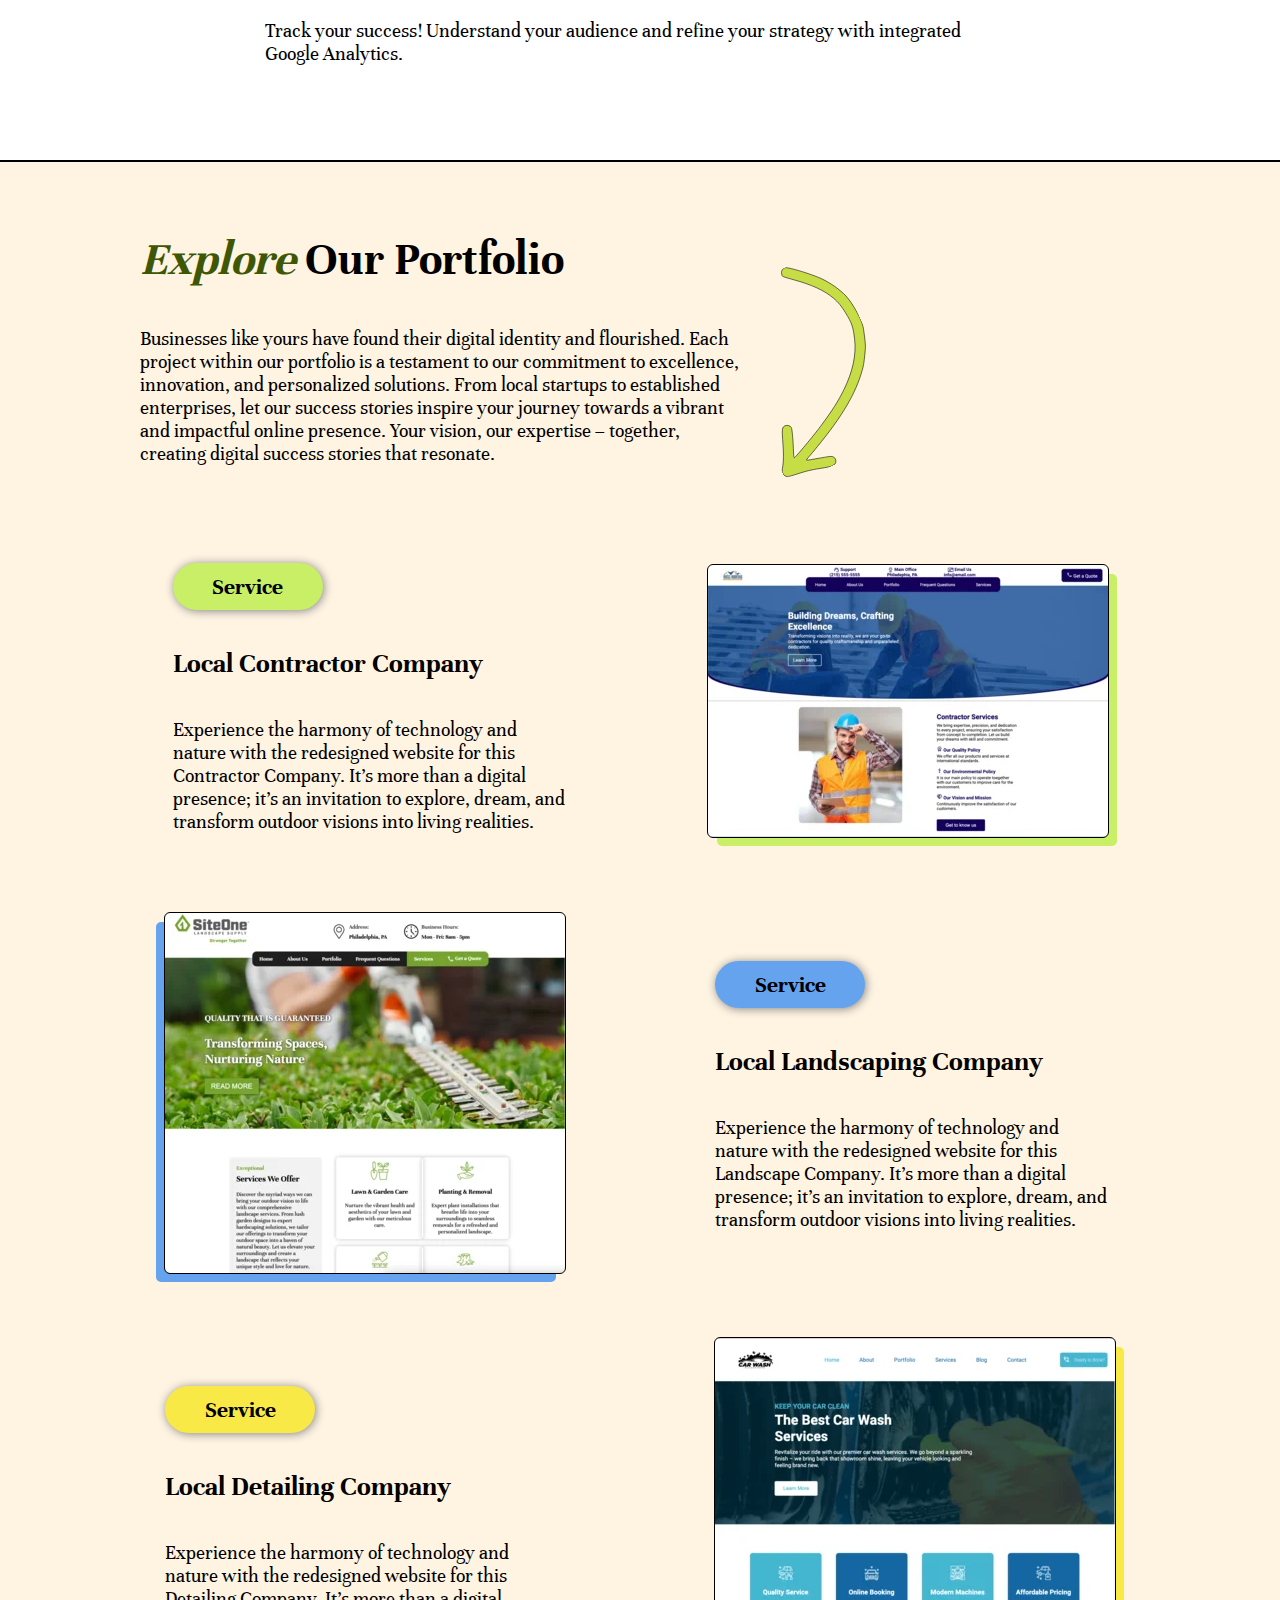
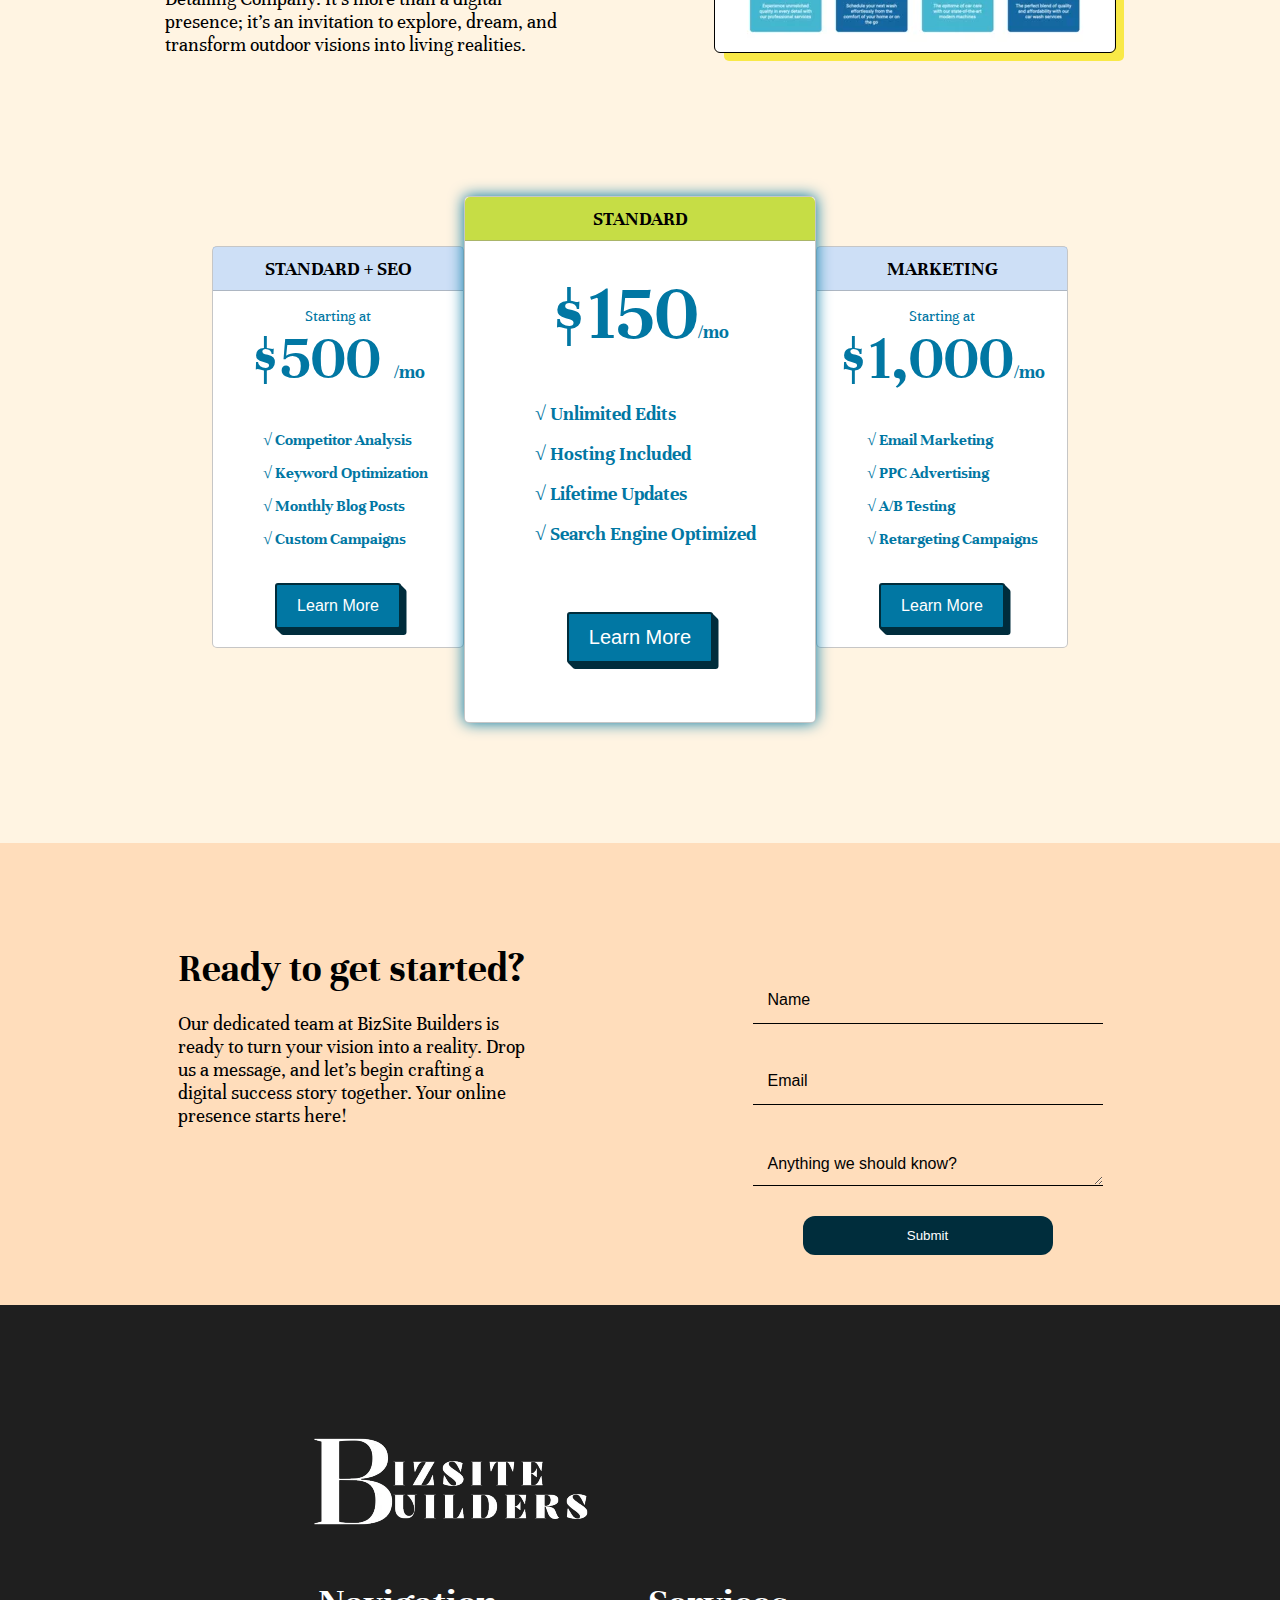
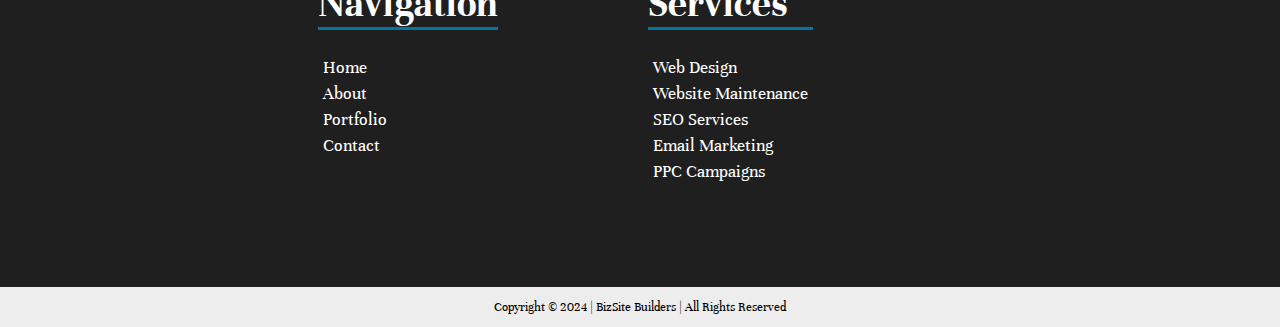
==== commit ee4cc5a7: "font optimizing" ====
--- a/BizSite/index.html
+++ b/BizSite/index.html
@@ -9,10 +9,6 @@
     <meta name="description" content="Philly's local website builder. We specialize in local service websites, 100% hand-coded.">
     <link rel="stylesheet" href="styles/styles.css">
     <title>BizSite Builders</title>
-    <link rel="preconnect" href="https://fonts.googleapis.com">
-    <link rel="preconnect" href="https://fonts.gstatic.com" crossorigin>
-    <link href="https://fonts.googleapis.com/css2?family=Kalnia:wght@100;200;300;400;500;600;700&display=swap" rel="stylesheet">
-    <link href="https://fonts.googleapis.com/css2?family=Unna:ital,wght@0,400;0,700;1,400;1,700&display=swap" rel="stylesheet">
 </head>
 <body>
     <div class="wrapper">
@@ -168,12 +164,12 @@
         <div class="port-site">
             <a href="contractor-site.html">
                 <div class="site-desc">
-                    <h4 class="first">
+                    <h3 class="first">
                         Service
+                    </h3>
+                    <h4 style="font-size: 1.75rem;">
+                        Local Contractor Company
                     </h4>
-                    <h2>
-                        Local Contractor Company
-                    </h2>
                     <p>
                         Experience the harmony of technology and nature with the redesigned website for this Contractor Company. It's more than a digital presence; it's an invitation to explore, dream, and transform outdoor visions into living realities.
                     </p>
@@ -193,12 +189,12 @@
             </a>
             <a href="landscape.html">
                 <div class="site-desc-mid">
-                    <h4>
+                    <h3>
                         Service
+                    </h3>
+                    <h4 style="font-size: 1.75rem;">
+                        Local Landscaping Company
                     </h4>
-                    <h2>
-                        Local Landscaping Company
-                    </h2>
                     <p>
                         Experience the harmony of technology and nature with the redesigned website for this Landscape Company. It's more than a digital presence; it's an invitation to explore, dream, and transform outdoor visions into living realities.
                     </p>
@@ -209,12 +205,12 @@
         <div class="port-site">
             <a href="detail-site.html">
                 <div class="site-desc">
-                    <h4 class="third">
+                    <h3 class="third">
                         Service
+                    </h3>
+                    <h4 style="font-size: 1.75rem;">
+                        Local Detailing Company
                     </h4>
-                    <h2>
-                        Local Detailing Company
-                    </h2>
                     <p>
                         Experience the harmony of technology and nature with the redesigned website for this Detailing Company. It's more than a digital presence; it's an invitation to explore, dream, and transform outdoor visions into living realities.
                     </p>
@@ -229,16 +225,16 @@
         </section>
         <section class="pricing">
             <div class="price-card">
-                <h4>
+                <h3>
                     STANDARD + SEO
-                </h4>
+                </h3>
                 <p>Starting at</p>
-                <H3>
+                <H4>
                     <span class="price-focus">
                         $500
                     </span>
                 /mo
-                </H3>
+                </H4>
                 <h5>
                     √ Competitor Analysis</br>
                     √ Keyword Optimization</br>
@@ -251,12 +247,12 @@
                 </button>
             </div>
             <div class="price-card">
+                <h3>
+                    STANDARD
+                </h3>
                 <h4>
-                    STANDARD
+                    <span class="price-focus-main">$150</span>/mo
                 </h4>
-                <h3>
-                    <span class="price-focus-main">$150</span>/mo
-                </h3>
                 <h5>
                     √ Unlimited Edits</br>
                     √ Hosting Included</br>
@@ -268,13 +264,13 @@
                 </button>
             </div>
             <div class="price-card">
+                <h3>
+                    MARKETING
+                </h3>
+                <p>Starting at</p>
                 <h4>
-                    MARKETING
+                    <span class="price-focus">$1,000</span>/mo
                 </h4>
-                <p>Starting at</p>
-                <h3>
-                    <span class="price-focus">$1,000</span>/mo
-                </h3>
                 <h5>
                     √ Email Marketing</br>
                     √ PPC Advertising</br>
--- a/BizSite/styles/styles.css
+++ b/BizSite/styles/styles.css
@@ -7,6 +7,56 @@
     --secondary-dark: #78a605;
     --auxiliary-color: #b7ccd3;
 }
+
+/* kalnia-regular - latin */
+@font-face {
+    font-display: swap; /* Check https://developer.mozilla.org/en-US/docs/Web/CSS/@font-face/font-display for other options. */
+    font-family: 'Kalnia';
+    font-style: normal;
+    font-weight: 400;
+    src: url('../resources/fonts/kalnia-v2-latin-regular.woff2') format('woff2'); /* Chrome 36+, Opera 23+, Firefox 39+, Safari 12+, iOS 10+ */
+  }
+  /* kalnia-500 - latin */
+  @font-face {
+    font-display: swap; /* Check https://developer.mozilla.org/en-US/docs/Web/CSS/@font-face/font-display for other options. */
+    font-family: 'Kalnia';
+    font-style: normal;
+    font-weight: 500;
+    src: url('../resources/fonts/kalnia-v2-latin-500.woff2') format('woff2'); /* Chrome 36+, Opera 23+, Firefox 39+, Safari 12+, iOS 10+ */
+  }
+  /* kalnia-600 - latin */
+  @font-face {
+    font-display: swap; /* Check https://developer.mozilla.org/en-US/docs/Web/CSS/@font-face/font-display for other options. */
+    font-family: 'Kalnia';
+    font-style: normal;
+    font-weight: 600;
+    src: url('../resources/fonts/kalnia-v2-latin-600.woff2') format('woff2'); /* Chrome 36+, Opera 23+, Firefox 39+, Safari 12+, iOS 10+ */
+  }
+  /* kalnia-700 - latin */
+  @font-face {
+    font-display: swap; /* Check https://developer.mozilla.org/en-US/docs/Web/CSS/@font-face/font-display for other options. */
+    font-family: 'Kalnia';
+    font-style: normal;
+    font-weight: 700;
+    src: url('../resources/fonts/kalnia-v2-latin-700.woff2') format('woff2'); /* Chrome 36+, Opera 23+, Firefox 39+, Safari 12+, iOS 10+ */
+  }
+
+  /* unna-regular - latin */
+@font-face {
+    font-display: swap; /* Check https://developer.mozilla.org/en-US/docs/Web/CSS/@font-face/font-display for other options. */
+    font-family: 'Unna';
+    font-style: normal;
+    font-weight: 400;
+    src: url('../resources/fonts/unna-v23-latin-regular.woff2') format('woff2'); /* Chrome 36+, Opera 23+, Firefox 39+, Safari 12+, iOS 10+ */
+  }
+  /* unna-700 - latin */
+  @font-face {
+    font-display: swap; /* Check https://developer.mozilla.org/en-US/docs/Web/CSS/@font-face/font-display for other options. */
+    font-family: 'Unna';
+    font-style: normal;
+    font-weight: 700;
+    src: url('../resources/fonts/unna-v23-latin-700.woff2') format('woff2'); /* Chrome 36+, Opera 23+, Firefox 39+, Safari 12+, iOS 10+ */
+  }
 
 html{
     scroll-behavior:smooth;
@@ -522,7 +572,7 @@
     max-width: 400px;
 }
 
-.site-desc h4{
+.site-desc h3{
     border-radius: 25px;
     text-align: center;
     width: 130px;
@@ -545,7 +595,7 @@
     max-width: 400px;
 }
 
-.site-desc-mid h4{
+.site-desc-mid h3{
     background-color: #66a3ef;
     border-radius: 25px;
     text-align: center;
@@ -625,7 +675,7 @@
     z-index: 1;
 }
 
-.price-card:nth-child(2) h4{
+.price-card:nth-child(2) h3{
     background-color: var(--secondary-light);
     border-radius: 5px 5px 0px 0px;
 }
@@ -643,7 +693,7 @@
     font-size: 5rem;
 }
 
-.price-card h3{
+.price-card h4{
     color: #0177a3;
 }
 
@@ -651,7 +701,7 @@
     font-size: 4rem;
 }
 
-.price-card h4{
+.price-card h3{
     color: black;
     border-bottom: 1px solid rgb(141, 141, 141, .5);
     margin: 0px;
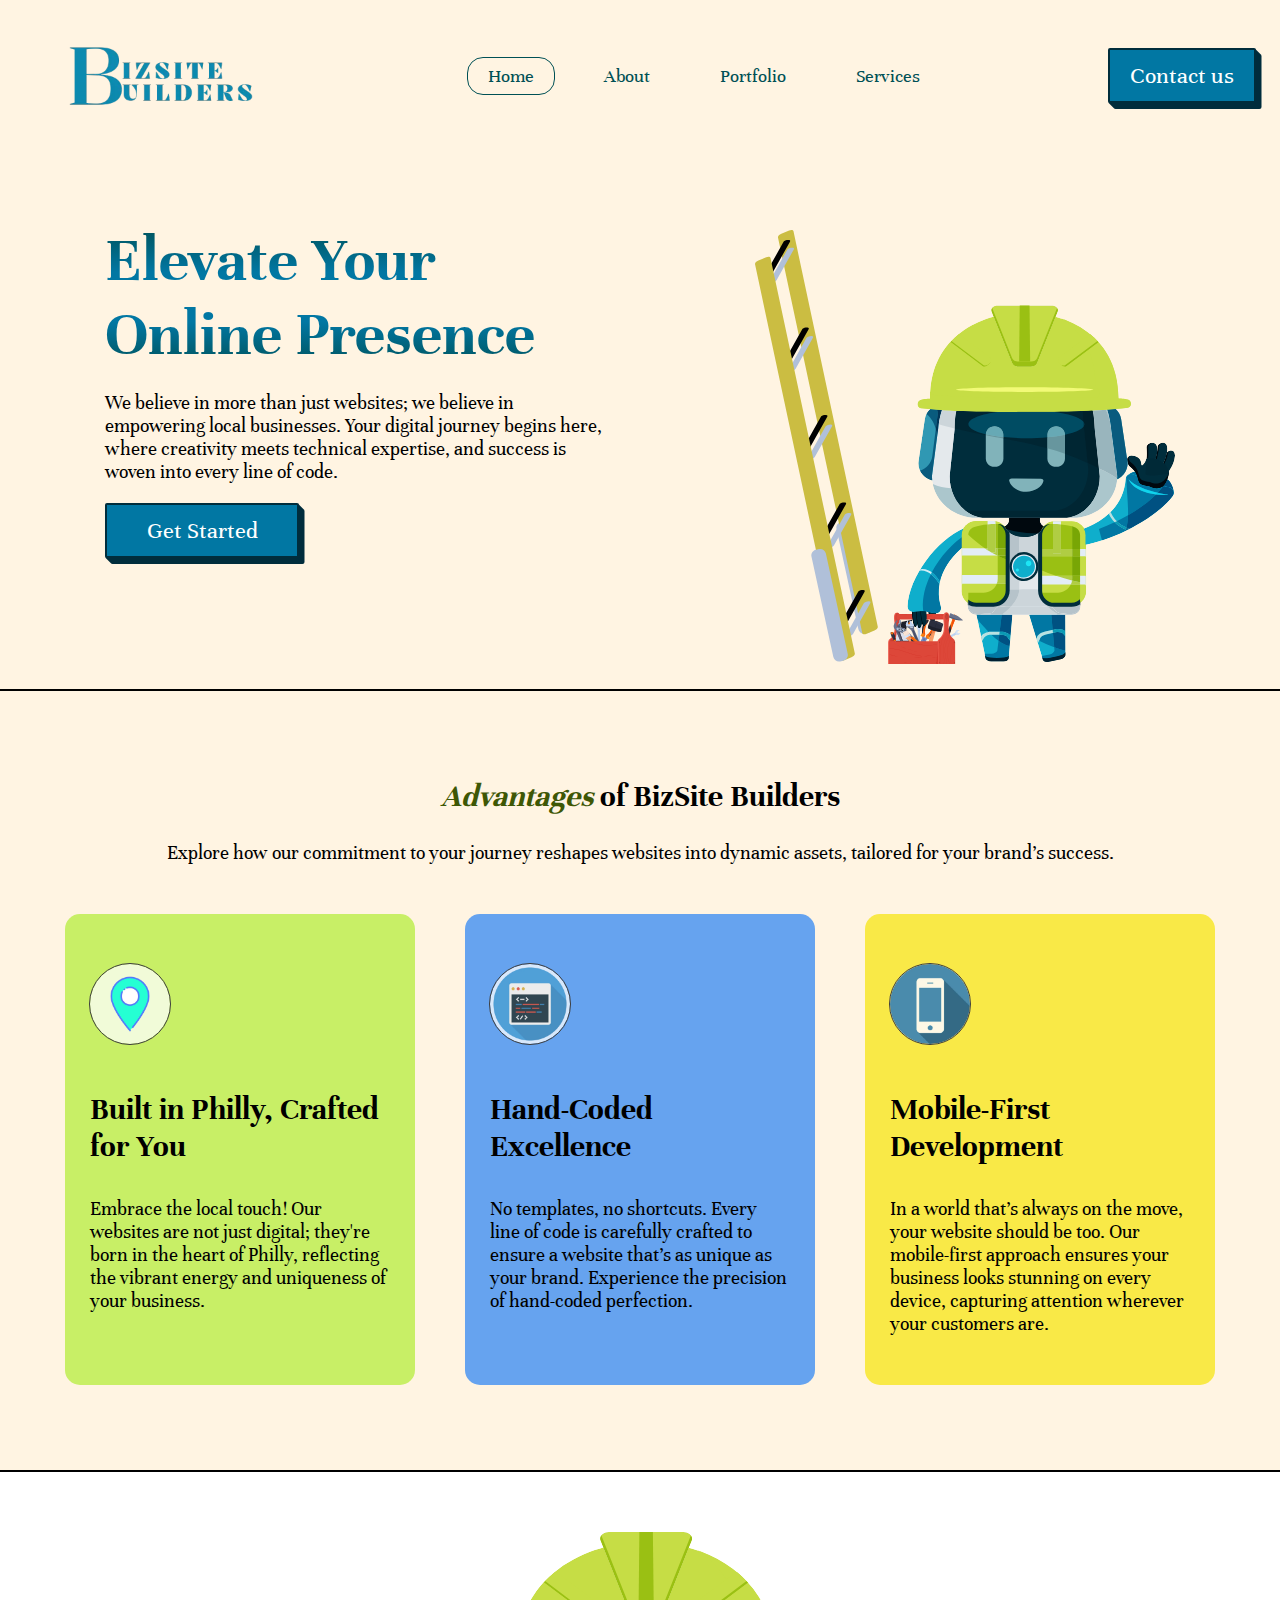
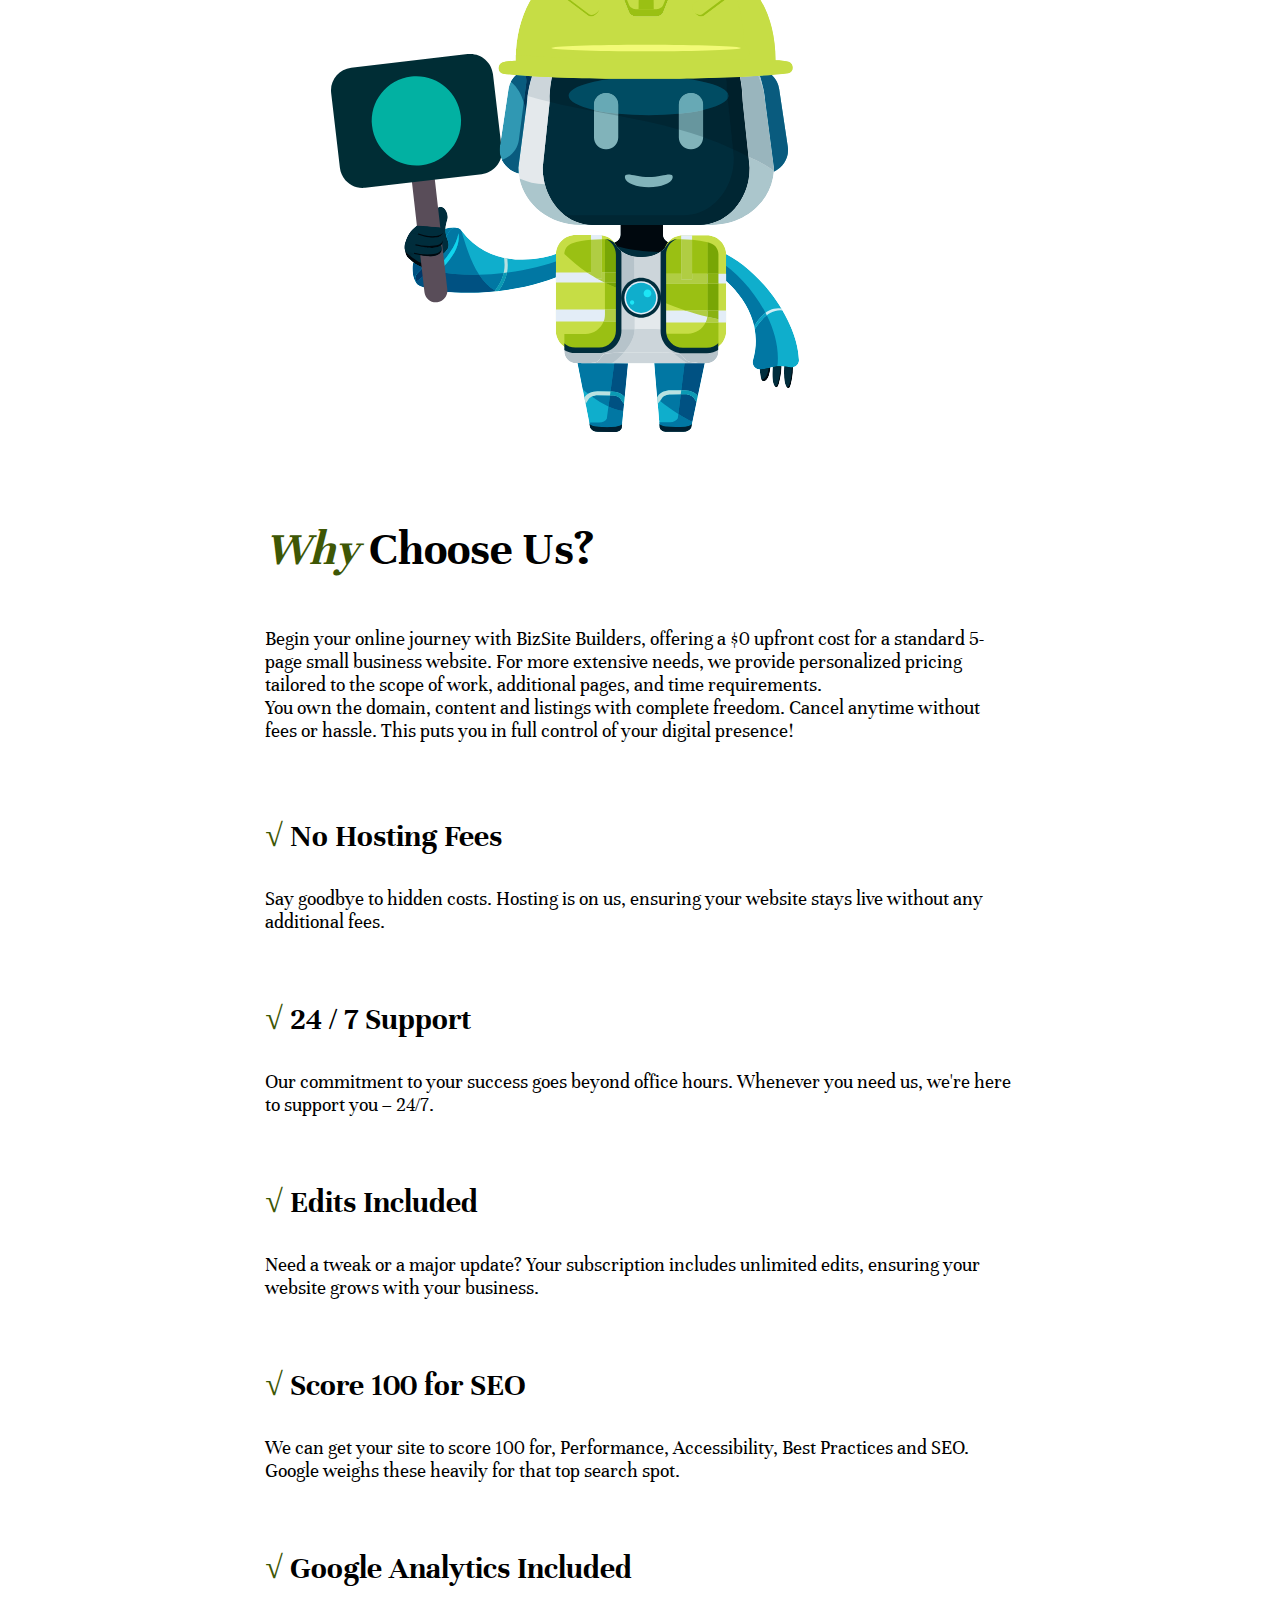
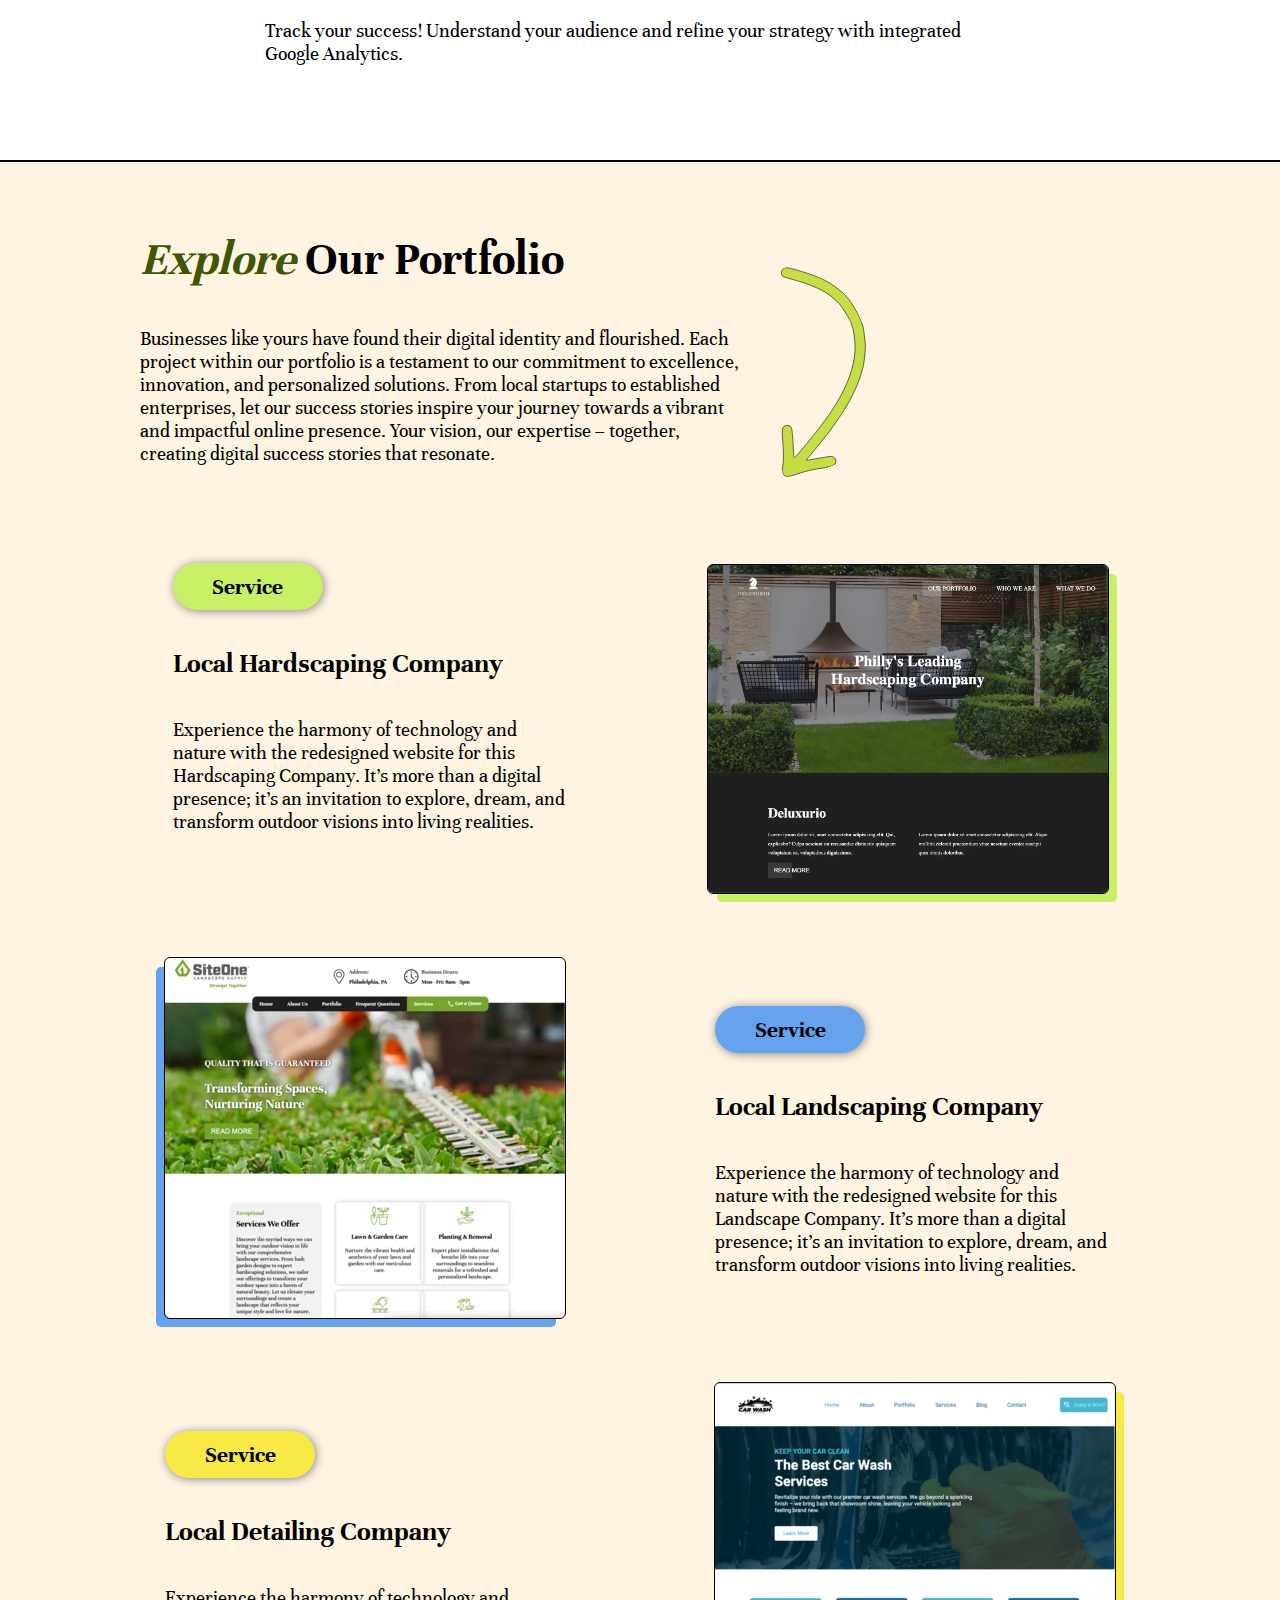
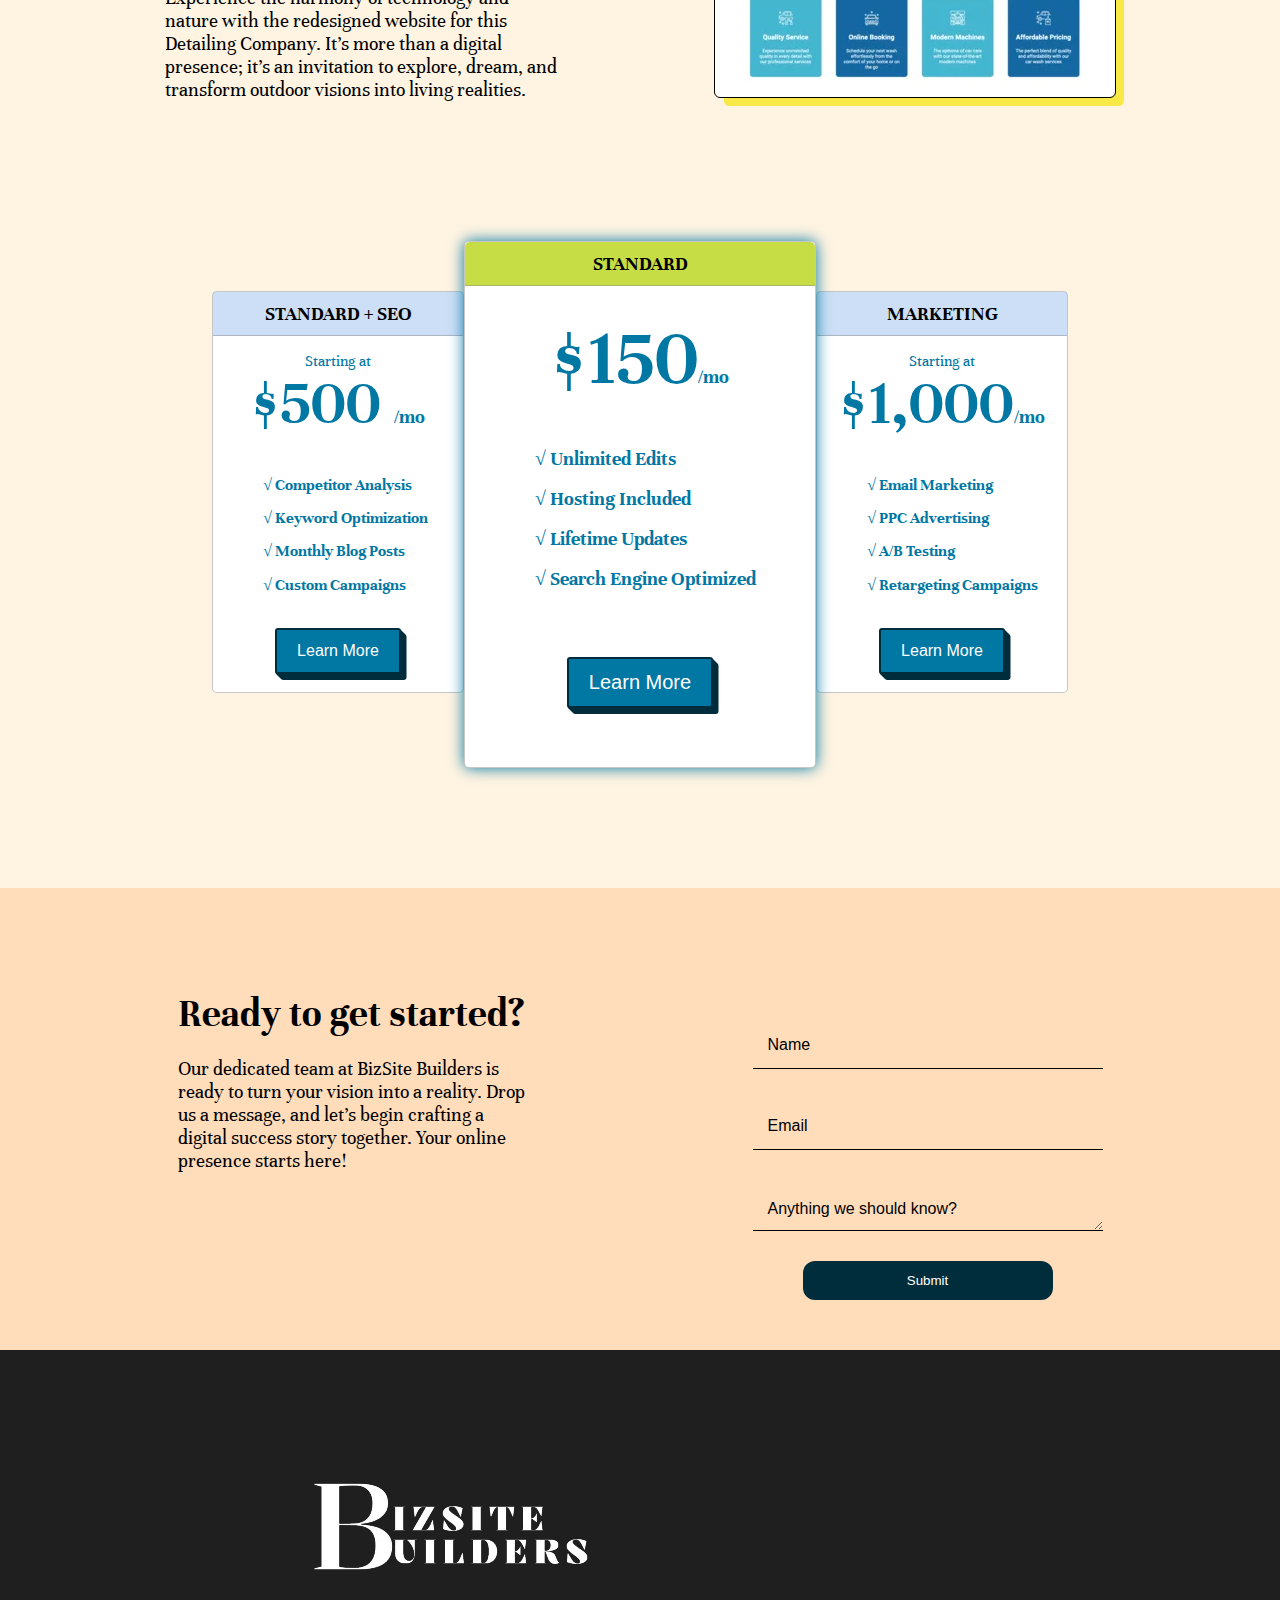
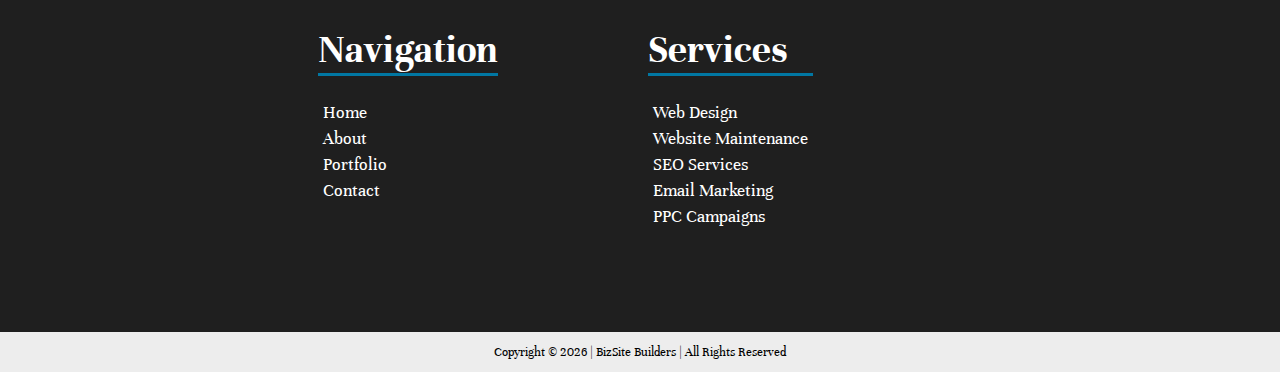
==== commit 45d2442c: "added luxury site to portfolio" ====
--- a/BizSite/index.html
+++ b/BizSite/index.html
@@ -5,9 +5,9 @@
     <meta http-equiv="X-UA-Compatible" content="IE=edge">
     <meta name="viewport" content="width=device-width, initial-scale=1.0, maximum-scale=5.0">
     <meta name="apple-mobile-web-app-capable" content="yes" />
-    <meta name="robots" content="All">
     <meta name="description" content="Philly's local website builder. We specialize in local service websites, 100% hand-coded.">
     <link rel="stylesheet" href="styles/styles.css">
+    <link rel="canonical" href="https://bizsitebuilders.net"/>
     <title>BizSite Builders</title>
 </head>
 <body>
@@ -162,22 +162,22 @@
             <img src="resources/SVG/path1683.svg" alt="arrow pointing down">
         </div>
         <div class="port-site">
-            <a href="contractor-site.html">
+            <a href="hardscape.html">
                 <div class="site-desc">
                     <h3 class="first">
                         Service
                     </h3>
                     <h4 style="font-size: 1.75rem;">
-                        Local Contractor Company
+                        Local Hardscaping Company
                     </h4>
                     <p>
-                        Experience the harmony of technology and nature with the redesigned website for this Contractor Company. It's more than a digital presence; it's an invitation to explore, dream, and transform outdoor visions into living realities.
-                    </p>
-                </div>
-            </a>
-            <a href="contractor-site.html">
+                        Experience the harmony of technology and nature with the redesigned website for this Hardscaping Company. It's more than a digital presence; it's an invitation to explore, dream, and transform outdoor visions into living realities.
+                    </p>
+                </div>
+            </a>
+            <a href="hardscape.html">
                 <div class="site-img first-img">
-                    <img src="resources/images/contractor-site.webp" alt="local contractor site example">
+                    <img src="resources/images/hardscape.webp" alt="local hardscape site example">
                 </div>
             </a>
         </div>
@@ -332,7 +332,11 @@
     </div>
         </section>
         <div class="copyright">
-        <p>Copyright © 2024 | BizSite Builders | All Rights Reserved</p>
+        <p>Copyright © <script type="text/javascript">
+            var today = new Date()
+            var year = today.getFullYear()
+            document.write(year)
+            </script> | BizSite Builders | All Rights Reserved</p>
         </div>
         <script src="script.js"></script>
     </div>
--- a/BizSite/styles/styles.css
+++ b/BizSite/styles/styles.css
@@ -1,12 +1,4 @@
-:root {
-    --primary-color: #002d3c;
-    --primary-light: #0177a3;
-    --primary-dark: #005055;
-    --secondary-color: #9ac013;
-    --secondary-light: #c6dd45;
-    --secondary-dark: #78a605;
-    --auxiliary-color: #b7ccd3;
-}
+/* #region FONTS */
 
 /* kalnia-regular - latin */
 @font-face {
@@ -58,6 +50,20 @@
     src: url('../resources/fonts/unna-v23-latin-700.woff2') format('woff2'); /* Chrome 36+, Opera 23+, Firefox 39+, Safari 12+, iOS 10+ */
   }
 
+
+/* #endregion */
+
+:root {
+    --primary-color: #002d3c;
+    --primary-light: #0177a3;
+    --primary-dark: #005055;
+    --secondary-color: #9ac013;
+    --secondary-light: #c6dd45;
+    --secondary-dark: #78a605;
+    --auxiliary-color: #b7ccd3;
+    --background-color: #FFF4E2;
+}
+
 html{
     scroll-behavior:smooth;
     overflow-x:hidden!important;
@@ -70,7 +76,7 @@
     font-family: 'Unna', sans-serif;
     font-size: 1.25rem;
     box-sizing: border-box;
-    background-color: #FFF4E2;
+    background-color: var(--background-color);
     overflow-x: hidden!important;
     width: 100%;
 }
@@ -85,7 +91,7 @@
 }
 
 header{
-    background-color: #FFF4E2;
+    background-color: var(--background-color);
 }
 
 .focus{
@@ -617,6 +623,7 @@
     box-shadow: #c8ef66 9px 9px;
     margin-top: 50px;
     margin-left: -15px;
+    width: 400px;
 }
 .third{
     background-color: #f9e947;
